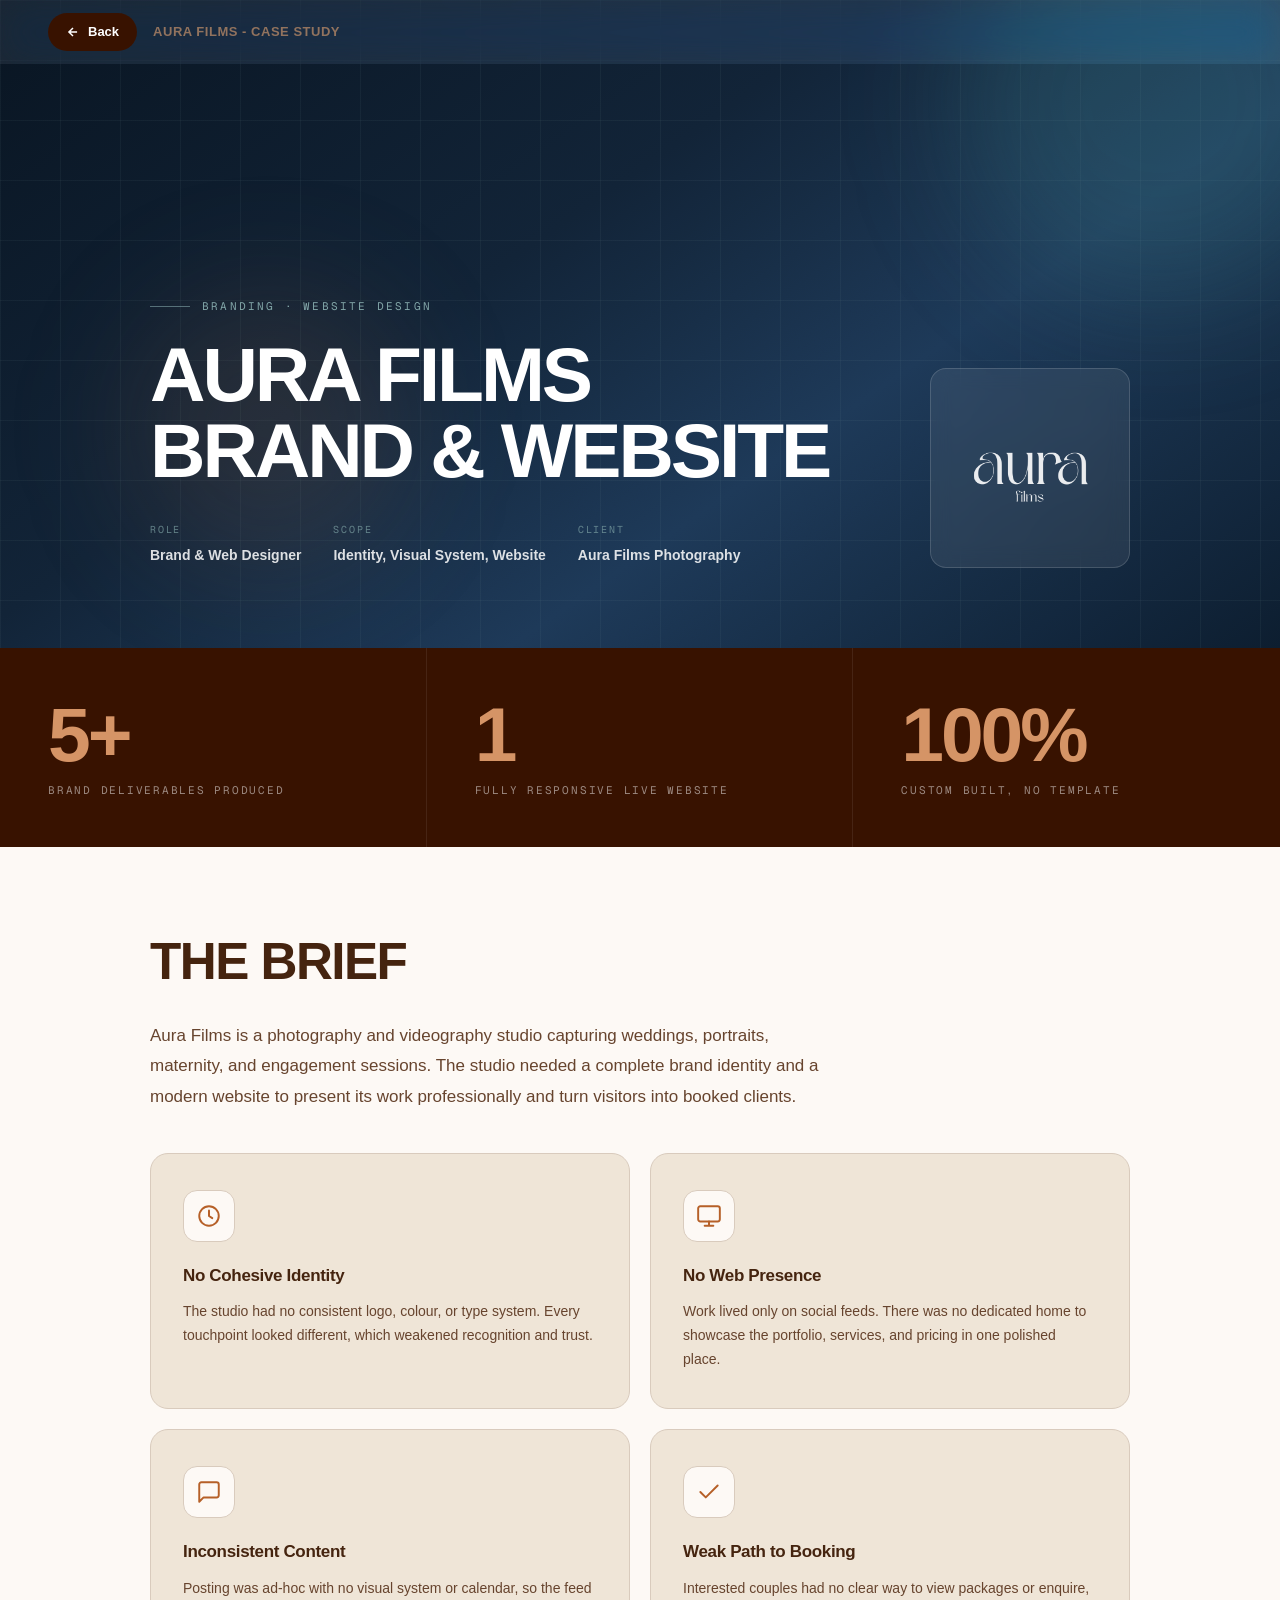
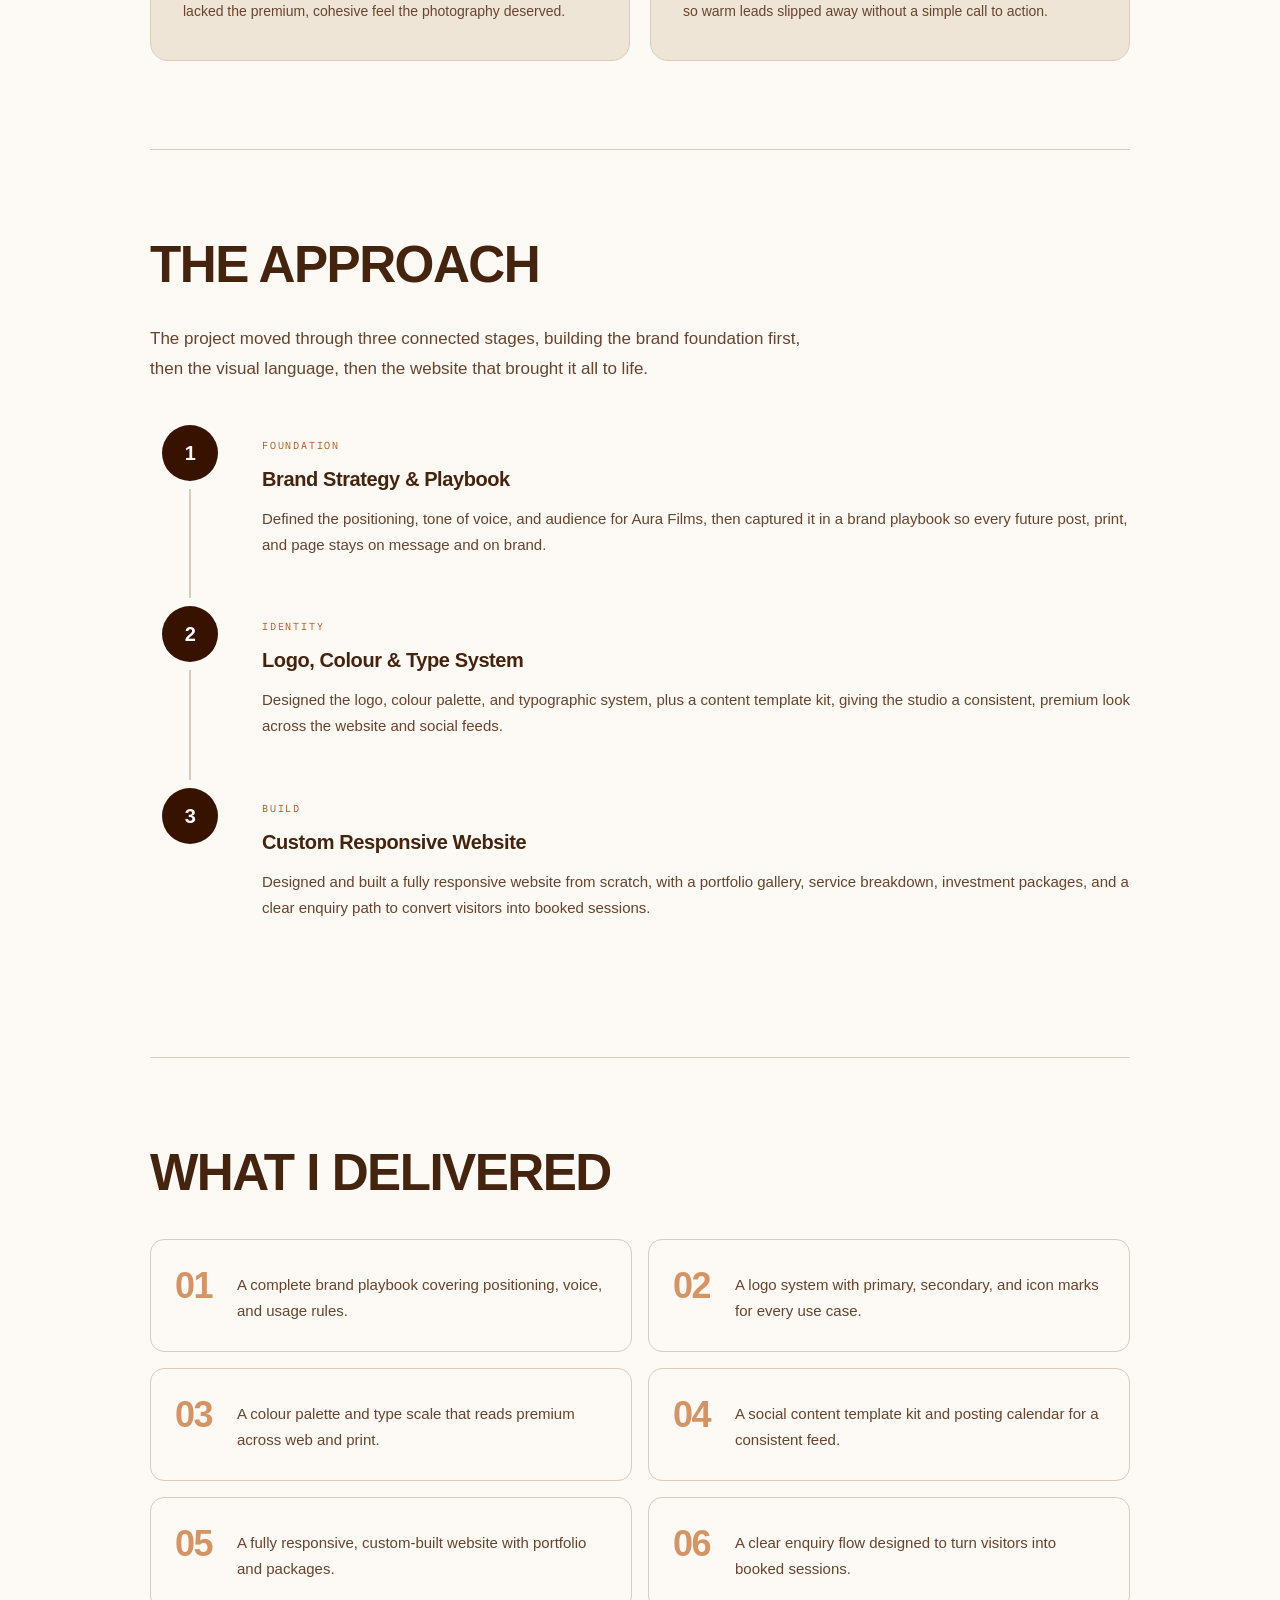
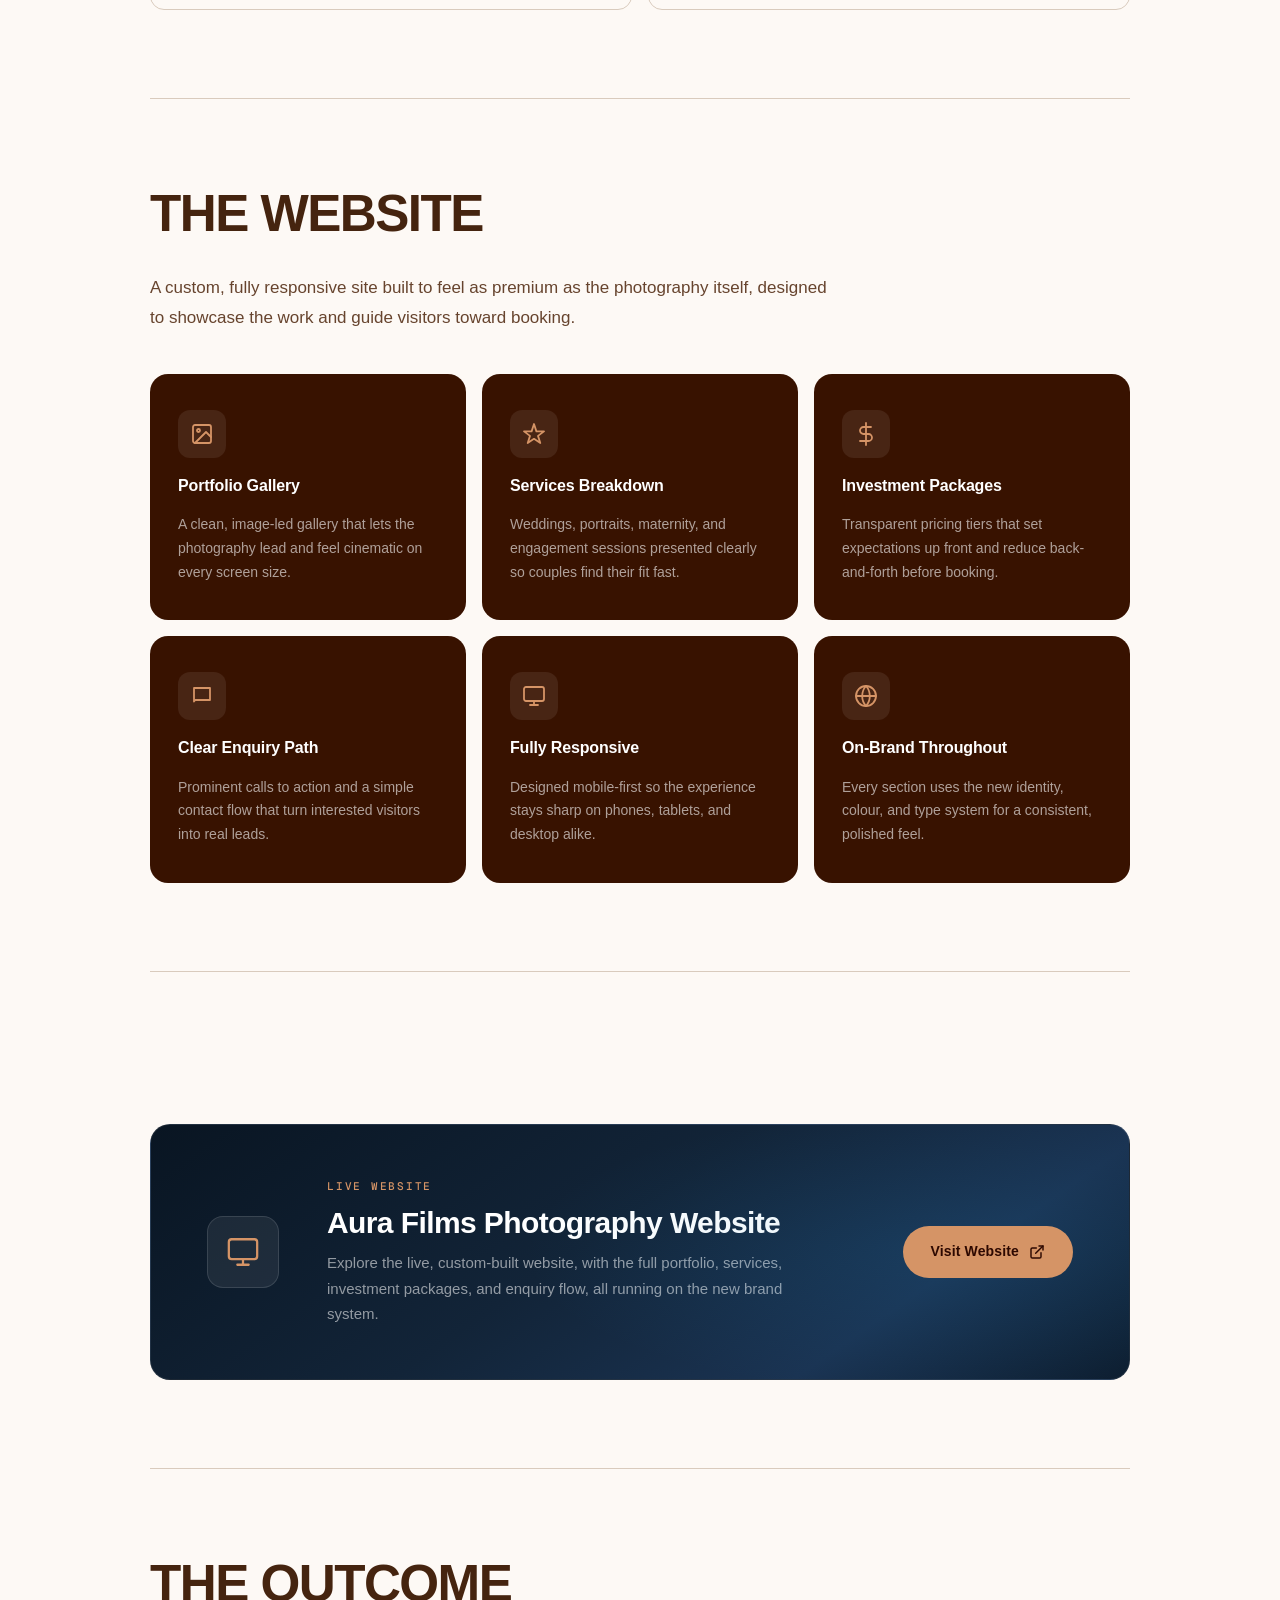
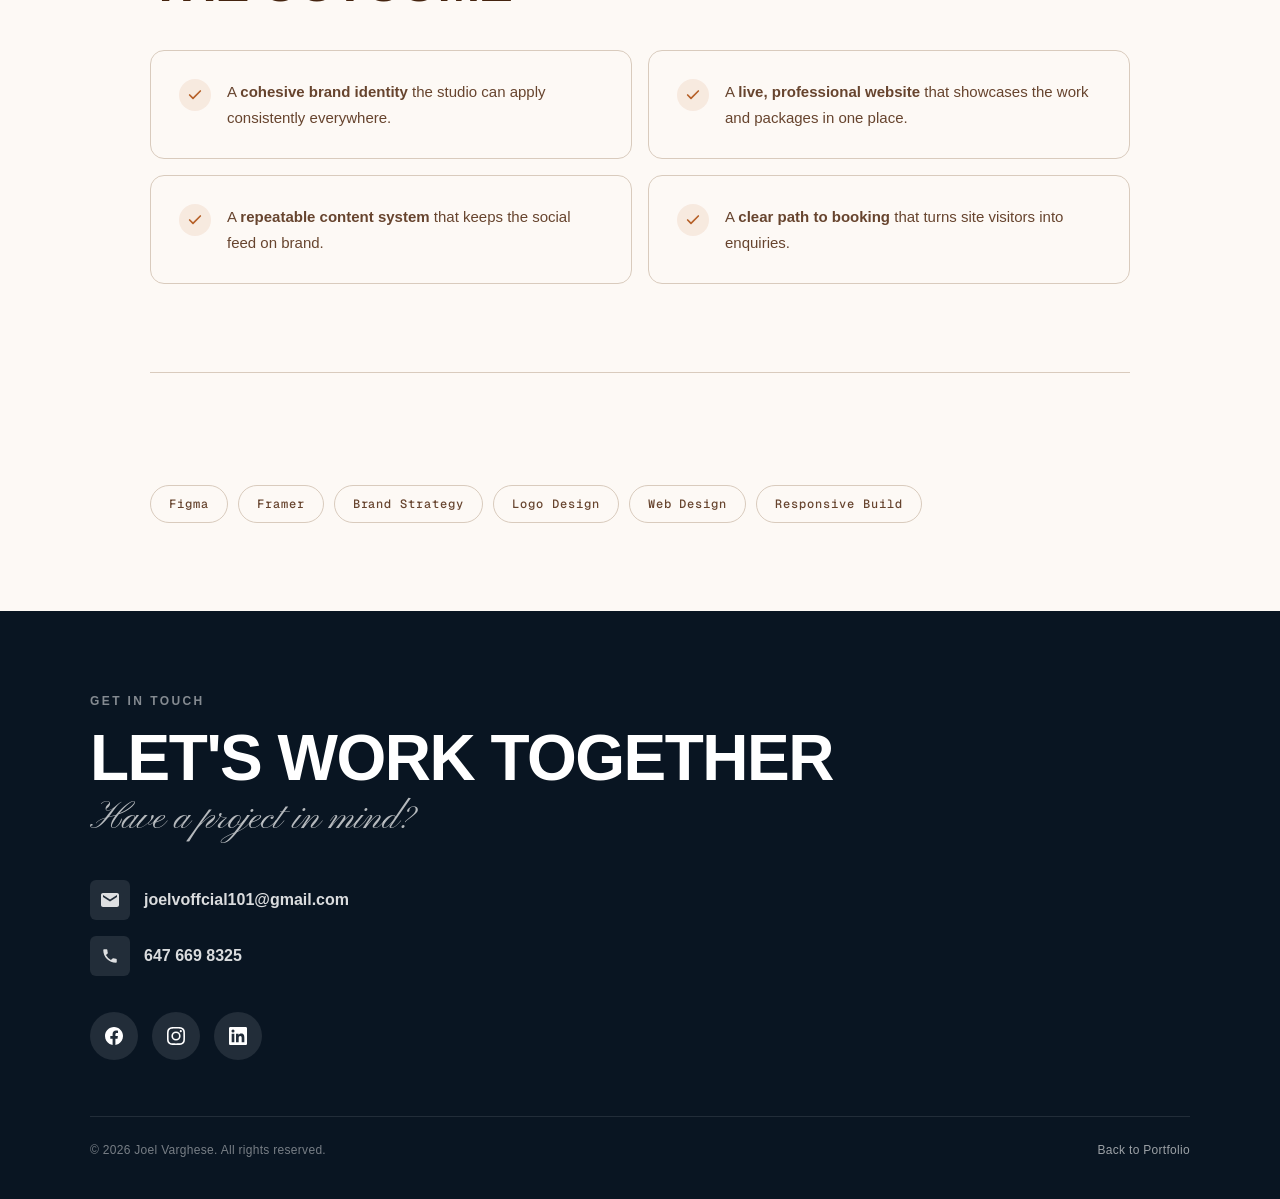
==== aurafilms.html @ 0b3b9852 "Permanent nav contrast; tools as static logo grid (Figma/Framer/Claude Code/Dev Tools, no loop); rem" ====
﻿<!DOCTYPE html>
<html lang="en">
<head>
  <meta charset="UTF-8" />
  <meta name="viewport" content="width=device-width, initial-scale=1.0" />
  <title>Aura Films | Case Study | Joel Varghese</title>
  <link rel="preconnect" href="https://fonts.googleapis.com" />
  <link rel="preconnect" href="https://fonts.gstatic.com" crossorigin />
  <link href="https://fonts.googleapis.com/css2?family=Cabinet+Grotesk:wght@400;500;700;800;900&family=Satoshi:wght@400;500;700&family=Pinyon+Script&family=Geist+Mono:wght@400;500&display=swap" rel="stylesheet" />
  <style>
    *, *::before, *::after { box-sizing: border-box; margin: 0; padding: 0; }
    html { scroll-behavior: smooth; font-size: 100%; }
    :root {
      --bg: #fdf9f5;
      --ink: oklch(30% 0.06 50);
      --ink-soft: oklch(42% 0.06 52);
      --ink-muted: oklch(58% 0.05 55);
      --accent: oklch(58% 0.13 50);
      --accent-soft: oklch(75% 0.085 60);
      --surface: oklch(92.5% 0.022 75);
      --line: oklch(85% 0.025 70);
      --dark: oklch(24% 0.07 48);
      --ease: cubic-bezier(0.23, 1, 0.32, 1);
    }
    body { background: var(--bg); color: var(--ink); font-family: 'Satoshi', sans-serif; line-height: 1.7; -webkit-font-smoothing: antialiased; overflow-x: hidden; }
    a { color: inherit; text-decoration: none; }
    img { display: block; }

    /* ── Reveal ── */
    .reveal { opacity: 0; transform: translateY(28px); transition: opacity 0.9s var(--ease), transform 0.9s var(--ease); }
    .reveal.visible { opacity: 1; transform: none; }
    @media (prefers-reduced-motion: reduce) { .reveal { opacity: 1 !important; transform: none !important; transition: none !important; } }

    /* ── Nav ── */
    .cs-nav {
      position: fixed; top: 0; left: 0; right: 0; z-index: 100;
      display: flex; align-items: center; gap: 16px;
      padding: 0 48px; height: 64px;
      background: oklch(96.5% 0.012 75 / 0.08);
      backdrop-filter: blur(18px) saturate(160%);
      -webkit-backdrop-filter: blur(18px) saturate(160%);
    }
    .cs-back {
      display: inline-flex; align-items: center; gap: 8px;
      padding: 8px 18px; border-radius: 40px;
      background: var(--dark); color: #fff;
      font-family: 'Cabinet Grotesk', sans-serif; font-weight: 700; font-size: 13px;
      transition: transform 0.25s var(--ease), box-shadow 0.25s var(--ease);
    }
    .cs-back:hover { transform: translateY(-2px); box-shadow: 0 8px 24px oklch(20% 0.08 50 / 0.22); }
    .cs-nav-title {
      font-family: 'Cabinet Grotesk', sans-serif; font-weight: 700; font-size: 13px;
      color: var(--ink-muted); letter-spacing: 0.04em; text-transform: uppercase;
    }

    /* ── Hero ── */
    .cs-hero {
      position: relative; overflow: hidden;
      min-height: 72vh; display: flex; align-items: flex-end;
      padding: 0 0 80px;
    }
    .cs-hero-bg {
      position: absolute; inset: 0;
      background: linear-gradient(145deg, #091522 0%, #122438 40%, #1e3a5a 65%, #0d1e30 100%);
      animation: heroBgDrift 18s ease-in-out infinite alternate;
    }
    /* Kingston blue accent for all section elements */
    .cs-section-eyebrow { color: #c89456; }
    .cs-section-eyebrow { display: none !important; }
    .cs-section-eyebrow::after { background: #c89456; }
    .cs-phase-num { background: #122438; }
    .cs-phase-tag { color: #c89456; }
    .cs-finding-num { color: #6baed6; }
    .cs-feature { background: #0d1e30; }
    .cs-feature-icon svg { stroke: #6baed6; }
    .cs-outcome-check { background: rgba(74,144,217,0.12); }
    .cs-outcome-check svg { stroke: #c89456; }
    .cs-pill:hover { border-color: #c89456; color: #c89456; }
    .head-underline { background: #c89456; }
    @keyframes heroBgDrift {
      0%   { filter: brightness(1) contrast(1); }
      50%  { filter: brightness(1.08) contrast(1.04); }
      100% { filter: brightness(0.96) contrast(1); }
    }
    .cs-hero-grain {
      position: absolute; inset: 0; pointer-events: none; opacity: 0.06; mix-blend-mode: overlay;
      background-image: url("data:image/svg+xml;utf8,<svg xmlns='http://www.w3.org/2000/svg' width='200' height='200'><filter id='n'><feTurbulence type='fractalNoise' baseFrequency='0.78' numOctaves='2' stitchTiles='stitch'/><feColorMatrix values='0 0 0 0 0  0 0 0 0 0  0 0 0 0 0  0 0 0 0.3 0'/></filter><rect width='100%25' height='100%25' filter='url(%23n)'/></svg>");
      background-size: 200px 200px;
    }
    /* Animated grid pattern */
    .cs-hero-grid {
      position: absolute; inset: 0; pointer-events: none;
      background-image: linear-gradient(oklch(70% 0.04 200 / 0.07) 1px, transparent 1px), linear-gradient(90deg, oklch(70% 0.04 200 / 0.07) 1px, transparent 1px);
      background-size: 60px 60px;
      animation: gridScroll 40s linear infinite;
    }
    @keyframes gridScroll {
      from { transform: translate(0, 0); }
      to   { transform: translate(60px, 60px); }
    }
    /* Floating orbs */
    .cs-orb {
      position: absolute; border-radius: 50%; pointer-events: none;
      background: oklch(65% 0.08 200 / 0.18);
      filter: blur(60px);
      animation: orbFloat 12s ease-in-out infinite alternate;
    }
    .cs-orb-1 { width: 400px; height: 400px; top: -100px; right: -80px; animation-delay: 0s; }
    .cs-orb-2 { width: 280px; height: 280px; bottom: 80px; left: 10%; animation-delay: -4s; background: oklch(60% 0.09 50 / 0.14); }
    @keyframes orbFloat {
      0%   { transform: translate(0, 0) scale(1); }
      100% { transform: translate(30px, -20px) scale(1.12); }
    }
    .cs-hero-inner {
      position: relative; z-index: 2;
      width: 100%; max-width: 1100px; margin: 0 auto;
      padding: 0 60px; padding-top: 120px;
    }
    .cs-hero-eyebrow {
      font-family: 'Geist Mono', monospace; font-size: 11px; letter-spacing: 0.2em;
      text-transform: uppercase; color: oklch(70% 0.04 200);
      margin-bottom: 20px; display: flex; align-items: center; gap: 12px;
      animation: fadeUp 0.8s var(--ease) 0.1s both;
    }
    .cs-hero-eyebrow::before {
      content: ''; display: block; width: 40px; height: 1px;
      background: oklch(70% 0.04 200 / 0.6);
    }
    .cs-hero-h1 {
      font-family: 'Cabinet Grotesk', sans-serif; font-weight: 900;
      font-size: clamp(40px, 6vw, 80px); line-height: 1;
      letter-spacing: -0.04em; color: #fff; text-transform: uppercase;
      margin-bottom: 32px; max-width: 860px;
      animation: fadeUp 0.9s var(--ease) 0.2s both;
    }
    .cs-hero-meta {
      display: flex; flex-wrap: wrap; gap: 32px;
      animation: fadeUp 1s var(--ease) 0.35s both;
    }
    .cs-hero-meta-item dt {
      font-family: 'Geist Mono', monospace; font-size: 10px; letter-spacing: 0.18em;
      text-transform: uppercase; color: oklch(70% 0.04 200 / 0.7); margin-bottom: 6px;
    }
    .cs-hero-meta-item dd {
      font-family: 'Satoshi', sans-serif; font-weight: 600; font-size: 14px;
      color: rgba(255,255,255,0.85); max-width: 240px;
    }
    @keyframes fadeUp {
      from { opacity: 0; transform: translateY(24px); filter: blur(6px); }
      to   { opacity: 1; transform: none; filter: blur(0); }
    }

    /* ── Metrics strip ── */
    .cs-metrics {
      display: grid; grid-template-columns: repeat(3, 1fr);
      background: var(--dark); color: #fff;
    }
    .cs-metric {
      padding: 48px 48px; border-right: 1px solid rgba(255,255,255,0.08);
      display: flex; flex-direction: column; gap: 8px;
    }
    .cs-metric:last-child { border-right: none; }
    .cs-metric-val {
      font-family: 'Cabinet Grotesk', sans-serif; font-weight: 900;
      font-size: clamp(52px, 6vw, 80px); line-height: 1; letter-spacing: -0.04em;
      color: oklch(72% 0.10 55);
    }
    .cs-metric-label {
      font-family: 'Geist Mono', monospace; font-size: 11px; letter-spacing: 0.16em;
      text-transform: uppercase; color: rgba(255,255,255,0.5);
    }

    /* ── Body ── */
    .cs-body { max-width: 1100px; margin: 0 auto; padding: 0 60px; }
    .cs-section { padding: 88px 0; border-bottom: 1px solid var(--line); }
    .cs-section:last-child { border-bottom: none; }
    .cs-section-eyebrow {
      font-family: 'Geist Mono', monospace; font-size: 11px; letter-spacing: 0.2em;
      text-transform: uppercase; color: var(--accent); margin-bottom: 16px;
      display: flex; align-items: center; gap: 10px;
    }
    .cs-section-eyebrow::after {
      content: ''; flex: 1; height: 1px; background: var(--accent-soft); opacity: 0.3; max-width: 80px;
    }
    .cs-h2 {
      font-family: 'Cabinet Grotesk', sans-serif; font-weight: 900;
      font-size: clamp(32px, 4vw, 52px); line-height: 1.04; letter-spacing: -0.03em;
      color: var(--ink); text-transform: uppercase; margin-bottom: 32px;
    }
    .cs-p {
      font-family: 'Satoshi', sans-serif; font-size: 17px; line-height: 1.8;
      color: var(--ink-soft); margin-bottom: 18px; max-width: 72ch;
    }

    /* ── Problem visual ── */
    .cs-problem-grid {
      display: grid; grid-template-columns: 1fr 1fr; gap: 20px; margin-top: 40px;
    }
    .cs-problem-card {
      background: var(--surface); border-radius: 18px; padding: 36px 32px;
      border: 1px solid var(--line); position: relative; overflow: hidden;
      transition: transform 0.45s var(--ease), border-color 0.45s var(--ease);
    }
    .cs-problem-card:hover { transform: translateY(-5px); border-color: var(--accent-soft); }
    .cs-problem-card-icon {
      width: 52px; height: 52px; border-radius: 14px;
      background: var(--bg); border: 1px solid var(--line);
      display: flex; align-items: center; justify-content: center; margin-bottom: 20px;
    }
    .cs-problem-card-icon svg { width: 26px; height: 26px; stroke: var(--accent); fill: none; stroke-width: 1.8; stroke-linecap: round; stroke-linejoin: round; }
    .cs-problem-card h4 {
      font-family: 'Cabinet Grotesk', sans-serif; font-weight: 800; font-size: 17px;
      letter-spacing: -0.02em; color: var(--ink); margin-bottom: 10px;
    }
    .cs-problem-card p {
      font-family: 'Satoshi', sans-serif; font-size: 14px; line-height: 1.7;
      color: var(--ink-soft); margin: 0;
    }

    /* ── Research phases ── */
    .cs-phases { display: flex; flex-direction: column; gap: 0; margin-top: 40px; }
    .cs-phase {
      display: grid; grid-template-columns: 80px 1fr;
      gap: 0 32px; position: relative; padding-bottom: 0;
    }
    .cs-phase-left {
      display: flex; flex-direction: column; align-items: center; gap: 0;
    }
    .cs-phase-num {
      width: 56px; height: 56px; border-radius: 50%;
      background: var(--dark); color: #fff;
      font-family: 'Cabinet Grotesk', sans-serif; font-weight: 900; font-size: 20px;
      display: flex; align-items: center; justify-content: center; flex-shrink: 0;
      letter-spacing: -0.02em; position: relative; z-index: 1;
    }
    .cs-phase-line {
      width: 2px; background: var(--line); flex: 1; min-height: 32px;
      margin: 8px 0;
    }
    .cs-phase:last-child .cs-phase-line { display: none; }
    .cs-phase-content {
      padding: 12px 0 48px;
    }
    .cs-phase-tag {
      font-family: 'Geist Mono', monospace; font-size: 10px; letter-spacing: 0.18em;
      text-transform: uppercase; color: var(--accent); margin-bottom: 8px;
    }
    .cs-phase-title {
      font-family: 'Cabinet Grotesk', sans-serif; font-weight: 800; font-size: 20px;
      letter-spacing: -0.02em; color: var(--ink); margin-bottom: 10px;
    }
    .cs-phase-desc {
      font-family: 'Satoshi', sans-serif; font-size: 15px; line-height: 1.75;
      color: var(--ink-soft);
    }

    /* ── Findings grid ── */
    .cs-findings-grid {
      display: grid; grid-template-columns: repeat(2, 1fr); gap: 16px; margin-top: 40px;
    }
    .cs-finding {
      background: var(--bg); border: 1.5px solid var(--line);
      border-radius: 14px; padding: 28px 24px;
      display: flex; gap: 18px; align-items: flex-start;
      transition: border-color 0.3s var(--ease), background 0.3s var(--ease);
    }
    .cs-finding:hover { border-color: var(--accent-soft); background: var(--surface); }
    .cs-finding-num {
      font-family: 'Cabinet Grotesk', sans-serif; font-weight: 900;
      font-size: 36px; line-height: 1; letter-spacing: -0.04em;
      color: oklch(72% 0.10 55); flex-shrink: 0; width: 44px;
    }
    .cs-finding-text {
      font-family: 'Satoshi', sans-serif; font-size: 15px; line-height: 1.7;
      color: var(--ink-soft); padding-top: 4px;
    }

    /* ── Solution features ── */
    .cs-features { display: grid; grid-template-columns: repeat(3, 1fr); gap: 16px; margin-top: 40px; }
    .cs-feature {
      background: var(--dark); color: #fff; border-radius: 18px; padding: 36px 28px;
      display: flex; flex-direction: column; gap: 14px;
      transition: transform 0.4s var(--ease);
    }
    .cs-feature:hover { transform: translateY(-6px); }
    .cs-feature-icon {
      width: 48px; height: 48px; border-radius: 12px;
      background: rgba(255,255,255,0.08);
      display: flex; align-items: center; justify-content: center;
    }
    .cs-feature-icon svg { width: 24px; height: 24px; stroke: oklch(72% 0.10 55); fill: none; stroke-width: 1.8; stroke-linecap: round; stroke-linejoin: round; }
    .cs-feature h4 {
      font-family: 'Cabinet Grotesk', sans-serif; font-weight: 800; font-size: 16px;
      letter-spacing: -0.01em; color: #fff;
    }
    .cs-feature p {
      font-family: 'Satoshi', sans-serif; font-size: 14px; line-height: 1.7;
      color: rgba(255,255,255,0.6); margin: 0;
    }

    /* ── Live prototype card ── */
    .cs-prototype-card {
      margin-top: 64px; border-radius: 20px; overflow: hidden;
      background: linear-gradient(145deg, #091522 0%, #122438 45%, #1a3352 75%, #0d1e30 100%);
      border: 1px solid rgba(255,255,255,0.08);
      display: flex; align-items: center; gap: 48px; padding: 52px 56px;
      position: relative;
    }
    .cs-prototype-card::before {
      content: ''; position: absolute; inset: 0;
      background: radial-gradient(ellipse 60% 80% at 80% 50%, oklch(60% 0.13 240 / 0.12) 0%, transparent 70%);
      pointer-events: none;
    }
    .cs-prototype-icon {
      flex-shrink: 0; width: 72px; height: 72px; border-radius: 16px;
      background: rgba(255,255,255,0.07); border: 1px solid rgba(255,255,255,0.12);
      display: flex; align-items: center; justify-content: center;
    }
    .cs-prototype-icon svg { width: 34px; height: 34px; stroke: oklch(72% 0.10 55); fill: none; stroke-width: 1.6; stroke-linecap: round; stroke-linejoin: round; }
    .cs-prototype-content { flex: 1; }
    .cs-prototype-eyebrow {
      font-family: 'Geist Mono', monospace; font-size: 11px; font-weight: 500;
      letter-spacing: 0.16em; text-transform: uppercase;
      color: oklch(72% 0.10 55); margin-bottom: 10px;
    }
    .cs-prototype-title {
      font-family: 'Cabinet Grotesk', sans-serif; font-weight: 900;
      font-size: clamp(22px, 2.5vw, 30px); letter-spacing: -0.02em; line-height: 1.15;
      color: #fff; margin-bottom: 10px;
    }
    .cs-prototype-desc {
      font-family: 'Satoshi', sans-serif; font-size: 15px; line-height: 1.7;
      color: rgba(255,255,255,0.55); max-width: 480px;
    }
    .cs-prototype-cta {
      flex-shrink: 0; display: inline-flex; align-items: center; gap: 10px;
      padding: 14px 28px; border-radius: 40px;
      background: oklch(72% 0.10 55); color: oklch(20% 0.07 50);
      font-family: 'Cabinet Grotesk', sans-serif; font-weight: 800; font-size: 14px;
      letter-spacing: 0.01em; text-decoration: none;
      transition: transform 0.25s cubic-bezier(0.23,1,0.32,1), box-shadow 0.25s cubic-bezier(0.23,1,0.32,1), background 0.2s;
      white-space: nowrap; position: relative; z-index: 1;
    }
    .cs-prototype-cta:hover {
      transform: translateY(-3px);
      box-shadow: 0 12px 32px oklch(60% 0.12 55 / 0.35);
      background: oklch(78% 0.10 55);
    }
    .cs-prototype-cta svg { width: 16px; height: 16px; stroke: currentColor; fill: none; stroke-width: 2.2; stroke-linecap: round; stroke-linejoin: round; }
    @media (max-width: 768px) {
      .cs-prototype-card { flex-direction: column; align-items: flex-start; padding: 36px 28px; gap: 28px; }
    }

    /* ── Outcomes ── */
    .cs-outcomes { display: grid; grid-template-columns: repeat(2, 1fr); gap: 16px; margin-top: 40px; }
    .cs-outcome {
      padding: 28px; border-radius: 14px;
      border: 1.5px solid var(--line); background: var(--bg);
      display: flex; align-items: flex-start; gap: 16px;
    }
    .cs-outcome-check {
      width: 32px; height: 32px; border-radius: 50%;
      background: oklch(72% 0.10 55 / 0.15); flex-shrink: 0;
      display: flex; align-items: center; justify-content: center;
    }
    .cs-outcome-check svg { width: 16px; height: 16px; stroke: oklch(58% 0.13 50); fill: none; stroke-width: 2.5; stroke-linecap: round; stroke-linejoin: round; }
    .cs-outcome-text {
      font-family: 'Satoshi', sans-serif; font-size: 15px; line-height: 1.7;
      color: var(--ink-soft);
    }

    /* ── Tools ── */
    .cs-pills { display: flex; flex-wrap: wrap; gap: 10px; margin-top: 24px; }
    .cs-pill {
      font-family: 'Geist Mono', monospace; font-weight: 500; font-size: 12px;
      letter-spacing: 0.08em; padding: 8px 18px; border-radius: 40px;
      border: 1.5px solid var(--line); color: var(--ink-soft);
      transition: border-color 0.25s var(--ease), color 0.25s var(--ease);
    }
    .cs-pill:hover { border-color: var(--accent-soft); color: var(--accent); }

    /* ── Scroll top + footer (same as before) ── */
    .scroll-top-btn { position: fixed; bottom: 28px; right: 28px; z-index: 200; width: 48px; height: 48px; border-radius: 50%; background: var(--dark); border: none; cursor: pointer; display: flex; align-items: center; justify-content: center; box-shadow: 0 4px 20px oklch(20% 0.08 50 / 0.22); color: #fff; opacity: 0; pointer-events: none; transition: opacity 0.3s var(--ease), transform 0.2s var(--ease); }
    .scroll-top-btn.show { opacity: 1; pointer-events: auto; }
    .scroll-top-btn:hover { transform: translateY(-3px); }
    .dw-footer { background: #091522; color: #fff; padding: 80px 40px 40px; margin-top: 0; }
    .dw-footer-inner { max-width: 1100px; margin: 0 auto; }
    .dw-footer-eyebrow { font-family: 'Cabinet Grotesk', sans-serif; font-weight: 600; font-size: 12px; letter-spacing: 2.4px; text-transform: uppercase; color: rgba(255,255,255,0.5); margin-bottom: 14px; }
    .dw-footer-h { font-family: 'Cabinet Grotesk', sans-serif; font-weight: 900; font-size: clamp(40px, 5vw, 64px); line-height: 1; letter-spacing: -1.5px; text-transform: uppercase; margin-bottom: 8px; color: #fff; }
    .dw-footer-tag { font-family: 'Pinyon Script', cursive; font-size: clamp(28px, 3vw, 40px); color: rgba(255,255,255,0.7); line-height: 1.1; margin-bottom: 40px; }
    .dw-contact-rows { display: flex; flex-direction: column; gap: 16px; margin-bottom: 36px; }
    .dw-contact-row { display: inline-flex; align-items: center; gap: 14px; font-family: 'Satoshi', sans-serif; font-weight: 600; font-size: 16px; color: rgba(255,255,255,0.85); cursor: pointer; transition: color 0.2s; user-select: none; -webkit-user-select: none; width: max-content; }
    .dw-contact-row:hover { color: #fff; }
    .dw-contact-row .icon-pill { width: 40px; height: 40px; border-radius: 6px; background: rgba(255,255,255,0.1); display: inline-flex; align-items: center; justify-content: center; flex-shrink: 0; }
    .dw-socials { display: flex; gap: 14px; margin-bottom: 56px; }
    .dw-social { width: 48px; height: 48px; border-radius: 50%; background: rgba(255,255,255,0.1); color: #fff; display: inline-flex; align-items: center; justify-content: center; text-decoration: none; transition: background 0.2s, transform 0.2s; }
    .dw-social:hover { transform: translateY(-3px); }
    .dw-social.fb:hover { background: #1877F2; }
    .dw-social.ig:hover { background: #E4405F; }
    .dw-social.li:hover { background: #0A66C2; }
    .dw-footer-bottom { border-top: 1px solid rgba(255,255,255,0.1); padding-top: 24px; font-family: 'Satoshi', sans-serif; font-size: 12px; color: rgba(255,255,255,0.45); letter-spacing: 0.3px; display: flex; justify-content: space-between; flex-wrap: wrap; gap: 12px; line-height: 1.5; }
    .dw-footer-bottom a { color: rgba(255,255,255,0.6); text-decoration: none; transition: color 0.2s; }
    .dw-footer-bottom a:hover { color: #fff; }
    .dw-copy-toast { position: fixed; bottom: 90px; right: 24px; background: #fff; color: #1a1a1a; padding: 12px 22px; border-radius: 30px; font-family: 'Satoshi', sans-serif; font-size: 13px; font-weight: 600; z-index: 1100; opacity: 0; transition: opacity 0.3s; pointer-events: none; box-shadow: 0 8px 30px rgba(0,0,0,0.3); }
    .dw-copy-toast.show { opacity: 1; }

    @media (max-width: 768px) {
      .cs-nav { padding: 0 20px; }
      .cs-hero-inner { padding: 0 20px; padding-top: 100px; }
      .cs-body { padding: 0 20px; }
      .cs-metrics { grid-template-columns: 1fr; }
      .cs-metric { border-right: none; border-bottom: 1px solid rgba(255,255,255,0.08); padding: 32px 20px; }
      .cs-problem-grid, .cs-findings-grid, .cs-outcomes { grid-template-columns: 1fr; }
      .cs-features { grid-template-columns: 1fr; }
      .dw-footer { padding: 56px 20px 28px; }
      .dw-footer-inner { text-align: center; }
      .dw-contact-rows { align-items: center; }
      .dw-contact-row { width: auto !important; }
      .dw-socials { justify-content: center; }
      .dw-footer-bottom { justify-content: center; text-align: center; }
    }
  </style>
  <link rel="icon" type="image/png" href="favicon.png" />
  <link rel="icon" href="favicon.ico" sizes="any" />
  <link rel="apple-touch-icon" href="apple-touch-icon.png" />
</head>
<body>

  <!-- Nav -->
  <nav class="cs-nav">
    <a href="index.html" class="cs-back">
      <svg width="14" height="14" viewBox="0 0 24 24" fill="none" stroke="currentColor" stroke-width="2.5"><path d="M19 12H5M12 19l-7-7 7-7"/></svg>
      Back
    </a>
    <span class="cs-nav-title">Aura Films - Case Study</span>
  </nav>

  <!-- Hero -->
  <header class="cs-hero">
    <div class="cs-hero-bg"></div>
    <div class="cs-hero-grain"></div>
    <div class="cs-hero-grid"></div>
    <div class="cs-orb cs-orb-1"></div>
    <div class="cs-orb cs-orb-2"></div>
    <div class="cs-hero-inner" style="display: flex; align-items: flex-end; justify-content: space-between; gap: 48px; flex-wrap: wrap;">
      <div>
        <p class="cs-hero-eyebrow">Branding · Website Design</p>
        <h1 class="cs-hero-h1">Aura Films<br />Brand &amp; Website</h1>
        <dl class="cs-hero-meta">
          <div class="cs-hero-meta-item"><dt>Role</dt><dd>Brand &amp; Web Designer</dd></div>
          <div class="cs-hero-meta-item"><dt>Scope</dt><dd>Identity, Visual System, Website</dd></div>
          <div class="cs-hero-meta-item"><dt>Client</dt><dd>Aura Films Photography</dd></div>
        </dl>
      </div>
      <div style="flex-shrink:0; width:200px; height:200px; border-radius:16px; background:rgba(255,255,255,0.08); backdrop-filter:blur(10px); border:1px solid rgba(255,255,255,0.15); display:flex; align-items:center; justify-content:center; transition:transform 0.5s ease, box-shadow 0.5s ease;"
        onmouseover="this.style.transform='translateY(-8px) scale(1.03)';this.style.boxShadow='0 24px 60px rgba(0,0,0,0.4)'"
        onmouseout="this.style.transform='';this.style.boxShadow=''">
        <img src="assets/projects/aura-films-logo.png" alt="Aura Films" style="max-width:75%; max-height:75%; object-fit:contain; filter:brightness(0) invert(1); opacity:0.9;">
      </div>
    </div>
  </header>

  <!-- Metrics Strip -->
  <div class="cs-metrics">
    <div class="cs-metric reveal">
      <span class="cs-metric-val">5+</span>
      <span class="cs-metric-label">Brand deliverables produced</span>
    </div>
    <div class="cs-metric reveal">
      <span class="cs-metric-val">1</span>
      <span class="cs-metric-label">Fully responsive live website</span>
    </div>
    <div class="cs-metric reveal">
      <span class="cs-metric-val">100%</span>
      <span class="cs-metric-label">Custom built, no template</span>
    </div>
  </div>

  <main class="cs-body">

    <!-- Overview -->
    <section class="cs-section">
      <h2 class="cs-h2 reveal">The Brief</h2>
      <p class="cs-p reveal">Aura Films is a photography and videography studio capturing weddings, portraits, maternity, and engagement sessions. The studio needed a complete brand identity and a modern website to present its work professionally and turn visitors into booked clients.</p>

      <div class="cs-problem-grid">
        <div class="cs-problem-card reveal">
          <div class="cs-problem-card-icon">
            <svg viewBox="0 0 24 24"><circle cx="12" cy="12" r="9"/><path d="M12 7v5l3 2"/></svg>
          </div>
          <h4>No Cohesive Identity</h4>
          <p>The studio had no consistent logo, colour, or type system. Every touchpoint looked different, which weakened recognition and trust.</p>
        </div>
        <div class="cs-problem-card reveal">
          <div class="cs-problem-card-icon">
            <svg viewBox="0 0 24 24"><rect x="2" y="3" width="20" height="14" rx="2"/><path d="M8 21h8M12 17v4"/></svg>
          </div>
          <h4>No Web Presence</h4>
          <p>Work lived only on social feeds. There was no dedicated home to showcase the portfolio, services, and pricing in one polished place.</p>
        </div>
        <div class="cs-problem-card reveal">
          <div class="cs-problem-card-icon">
            <svg viewBox="0 0 24 24"><path d="M21 15a2 2 0 01-2 2H7l-4 4V5a2 2 0 012-2h14a2 2 0 012 2z"/></svg>
          </div>
          <h4>Inconsistent Content</h4>
          <p>Posting was ad-hoc with no visual system or calendar, so the feed lacked the premium, cohesive feel the photography deserved.</p>
        </div>
        <div class="cs-problem-card reveal">
          <div class="cs-problem-card-icon">
            <svg viewBox="0 0 24 24"><path d="M20 6L9 17l-5-5"/></svg>
          </div>
          <h4>Weak Path to Booking</h4>
          <p>Interested couples had no clear way to view packages or enquire, so warm leads slipped away without a simple call to action.</p>
        </div>
      </div>
    </section>

    <!-- Research Methodology -->
    <section class="cs-section">
      <h2 class="cs-h2 reveal">The Approach</h2>
      <p class="cs-p reveal">The project moved through three connected stages, building the brand foundation first, then the visual language, then the website that brought it all to life.</p>

      <div class="cs-phases">
        <div class="cs-phase reveal">
          <div class="cs-phase-left">
            <div class="cs-phase-num">1</div>
            <div class="cs-phase-line"></div>
          </div>
          <div class="cs-phase-content">
            <p class="cs-phase-tag">Foundation</p>
            <h3 class="cs-phase-title">Brand Strategy &amp; Playbook</h3>
            <p class="cs-phase-desc">Defined the positioning, tone of voice, and audience for Aura Films, then captured it in a brand playbook so every future post, print, and page stays on message and on brand.</p>
          </div>
        </div>
        <div class="cs-phase reveal">
          <div class="cs-phase-left">
            <div class="cs-phase-num">2</div>
            <div class="cs-phase-line"></div>
          </div>
          <div class="cs-phase-content">
            <p class="cs-phase-tag">Identity</p>
            <h3 class="cs-phase-title">Logo, Colour &amp; Type System</h3>
            <p class="cs-phase-desc">Designed the logo, colour palette, and typographic system, plus a content template kit, giving the studio a consistent, premium look across the website and social feeds.</p>
          </div>
        </div>
        <div class="cs-phase reveal">
          <div class="cs-phase-left">
            <div class="cs-phase-num">3</div>
            <div class="cs-phase-line"></div>
          </div>
          <div class="cs-phase-content">
            <p class="cs-phase-tag">Build</p>
            <h3 class="cs-phase-title">Custom Responsive Website</h3>
            <p class="cs-phase-desc">Designed and built a fully responsive website from scratch, with a portfolio gallery, service breakdown, investment packages, and a clear enquiry path to convert visitors into booked sessions.</p>
          </div>
        </div>
      </div>
    </section>

    <!-- Key Findings -->
    <section class="cs-section">
      <h2 class="cs-h2 reveal">What I Delivered</h2>

      <div class="cs-findings-grid">
        <div class="cs-finding reveal">
          <span class="cs-finding-num">01</span>
          <p class="cs-finding-text">A complete brand playbook covering positioning, voice, and usage rules.</p>
        </div>
        <div class="cs-finding reveal">
          <span class="cs-finding-num">02</span>
          <p class="cs-finding-text">A logo system with primary, secondary, and icon marks for every use case.</p>
        </div>
        <div class="cs-finding reveal">
          <span class="cs-finding-num">03</span>
          <p class="cs-finding-text">A colour palette and type scale that reads premium across web and print.</p>
        </div>
        <div class="cs-finding reveal">
          <span class="cs-finding-num">04</span>
          <p class="cs-finding-text">A social content template kit and posting calendar for a consistent feed.</p>
        </div>
        <div class="cs-finding reveal">
          <span class="cs-finding-num">05</span>
          <p class="cs-finding-text">A fully responsive, custom-built website with portfolio and packages.</p>
        </div>
        <div class="cs-finding reveal">
          <span class="cs-finding-num">06</span>
          <p class="cs-finding-text">A clear enquiry flow designed to turn visitors into booked sessions.</p>
        </div>
      </div>
    </section>

    <!-- Design Solution -->
    <section class="cs-section">
      <h2 class="cs-h2 reveal">The Website</h2>
      <p class="cs-p reveal">A custom, fully responsive site built to feel as premium as the photography itself, designed to showcase the work and guide visitors toward booking.</p>

      <div class="cs-features">
        <div class="cs-feature reveal">
          <div class="cs-feature-icon">
            <svg viewBox="0 0 24 24"><rect x="3" y="3" width="18" height="18" rx="2"/><circle cx="8.5" cy="8.5" r="1.5"/><path d="M21 15l-5-5L5 21"/></svg>
          </div>
          <h4>Portfolio Gallery</h4>
          <p>A clean, image-led gallery that lets the photography lead and feel cinematic on every screen size.</p>
        </div>
        <div class="cs-feature reveal">
          <div class="cs-feature-icon">
            <svg viewBox="0 0 24 24"><path d="M12 2l2.4 7.4H22l-6 4.5 2.3 7.1L12 16.8 5.7 21l2.3-7.1-6-4.5h7.6z"/></svg>
          </div>
          <h4>Services Breakdown</h4>
          <p>Weddings, portraits, maternity, and engagement sessions presented clearly so couples find their fit fast.</p>
        </div>
        <div class="cs-feature reveal">
          <div class="cs-feature-icon">
            <svg viewBox="0 0 24 24"><path d="M12 1v22M17 5H9.5a3.5 3.5 0 000 7h5a3.5 3.5 0 010 7H6"/></svg>
          </div>
          <h4>Investment Packages</h4>
          <p>Transparent pricing tiers that set expectations up front and reduce back-and-forth before booking.</p>
        </div>
        <div class="cs-feature reveal">
          <div class="cs-feature-icon">
            <svg viewBox="0 0 24 24"><path d="M4 4h16v12H5.2L4 17.5z"/></svg>
          </div>
          <h4>Clear Enquiry Path</h4>
          <p>Prominent calls to action and a simple contact flow that turn interested visitors into real leads.</p>
        </div>
        <div class="cs-feature reveal">
          <div class="cs-feature-icon">
            <svg viewBox="0 0 24 24"><rect x="2" y="3" width="20" height="14" rx="2"/><path d="M8 21h8M12 17v4"/></svg>
          </div>
          <h4>Fully Responsive</h4>
          <p>Designed mobile-first so the experience stays sharp on phones, tablets, and desktop alike.</p>
        </div>
        <div class="cs-feature reveal">
          <div class="cs-feature-icon">
            <svg viewBox="0 0 24 24"><circle cx="12" cy="12" r="10"/><path d="M2 12h20M12 2a15 15 0 010 20 15 15 0 010-20z"/></svg>
          </div>
          <h4>On-Brand Throughout</h4>
          <p>Every section uses the new identity, colour, and type system for a consistent, polished feel.</p>
        </div>
      </div>
    </section>

    <!-- Live Prototype -->
    <section class="cs-section">
      <div class="cs-prototype-card reveal">
        <div class="cs-prototype-icon">
          <svg viewBox="0 0 24 24"><rect x="2" y="3" width="20" height="14" rx="2"/><path d="M8 21h8M12 17v4"/></svg>
        </div>
        <div class="cs-prototype-content">
          <p class="cs-prototype-eyebrow">Live Website</p>
          <h3 class="cs-prototype-title">Aura Films Photography Website</h3>
          <p class="cs-prototype-desc">Explore the live, custom-built website, with the full portfolio, services, investment packages, and enquiry flow, all running on the new brand system.</p>
        </div>
        <a href="https://joelvarghese-hack.github.io/aura-films-website/" target="_blank" rel="noopener noreferrer" class="cs-prototype-cta">
          Visit Website
          <svg viewBox="0 0 24 24"><path d="M18 13v6a2 2 0 01-2 2H5a2 2 0 01-2-2V8a2 2 0 012-2h6"/><path d="M15 3h6v6"/><path d="M10 14L21 3"/></svg>
        </a>
      </div>
    </section>

    <!-- Expected Outcomes -->
    <section class="cs-section">
      <h2 class="cs-h2 reveal">The Outcome</h2>

      <div class="cs-outcomes">
        <div class="cs-outcome reveal">
          <div class="cs-outcome-check"><svg viewBox="0 0 24 24"><path d="M20 6L9 17l-5-5"/></svg></div>
          <p class="cs-outcome-text">A <strong>cohesive brand identity</strong> the studio can apply consistently everywhere.</p>
        </div>
        <div class="cs-outcome reveal">
          <div class="cs-outcome-check"><svg viewBox="0 0 24 24"><path d="M20 6L9 17l-5-5"/></svg></div>
          <p class="cs-outcome-text">A <strong>live, professional website</strong> that showcases the work and packages in one place.</p>
        </div>
        <div class="cs-outcome reveal">
          <div class="cs-outcome-check"><svg viewBox="0 0 24 24"><path d="M20 6L9 17l-5-5"/></svg></div>
          <p class="cs-outcome-text">A <strong>repeatable content system</strong> that keeps the social feed on brand.</p>
        </div>
        <div class="cs-outcome reveal">
          <div class="cs-outcome-check"><svg viewBox="0 0 24 24"><path d="M20 6L9 17l-5-5"/></svg></div>
          <p class="cs-outcome-text">A <strong>clear path to booking</strong> that turns site visitors into enquiries.</p>
        </div>
      </div>
    </section>

    <!-- Tools -->
    <section class="cs-section">
      <div class="cs-pills reveal">
        <span class="cs-pill">Figma</span>
        <span class="cs-pill">Framer</span>
        <span class="cs-pill">Brand Strategy</span>
        <span class="cs-pill">Logo Design</span>
        <span class="cs-pill">Web Design</span>
        <span class="cs-pill">Responsive Build</span>
      </div>
    </section>

  </main>

  <footer class="dw-footer">
    <div class="dw-footer-inner">
      <p class="dw-footer-eyebrow">Get In Touch</p>
      <h3 class="dw-footer-h">Let's work together</h3>
      <p class="dw-footer-tag">Have a project in mind?</p>
      <div class="dw-contact-rows">
        <span class="dw-contact-row" data-copy="joelvoffcial101@gmail.com" data-label="Email">
          <span class="icon-pill"><svg width="18" height="14" viewBox="0 0 18 14" fill="currentColor"><path d="M16 0H2C0.9 0 0 .9 0 2v10c0 1.1.9 2 2 2h14c1.1 0 2-.9 2-2V2c0-1.1-.9-2-2-2zm0 4l-7 4.5L2 4V2l7 4.5L16 2v2z"/></svg></span>
          joelvoffcial101@gmail.com
        </span>
        <span class="dw-contact-row" data-copy="647 669 8325" data-label="Phone">
          <span class="icon-pill"><svg width="18" height="18" viewBox="0 0 24 24" fill="currentColor"><path d="M20 15.5c-1.25 0-2.45-.2-3.57-.57a1.02 1.02 0 00-1.02.24l-2.2 2.2a15.05 15.05 0 01-6.59-6.58l2.2-2.21c.27-.27.35-.65.24-1A11.36 11.36 0 018.5 4c0-.55-.45-1-1-1H4c-.55 0-1 .45-1 1 0 9.39 7.61 17 17 17 .55 0 1-.45 1-1v-3.5c0-.55-.45-1-1-1z"/></svg></span>
          647 669 8325
        </span>
      </div>
      <div class="dw-socials">
        <a class="dw-social fb" href="https://www.facebook.com/profile.php?id=100008405078173" target="_blank" rel="noopener noreferrer" aria-label="Facebook"><svg width="18" height="18" viewBox="0 0 24 24" fill="currentColor"><path d="M24 12.07C24 5.41 18.63 0 12 0S0 5.41 0 12.07C0 18.1 4.39 23.1 10.13 24v-8.44H7.08v-3.49h3.05V9.41c0-3.02 1.79-4.69 4.53-4.69 1.31 0 2.69.23 2.69.23v2.97h-1.51c-1.49 0-1.96.93-1.96 1.89v2.27h3.33l-.53 3.49h-2.8V24C19.61 23.1 24 18.1 24 12.07z"/></svg></a>
        <a class="dw-social ig" href="https://www.instagram.com/joelvarghese007/" target="_blank" rel="noopener noreferrer" aria-label="Instagram"><svg width="18" height="18" viewBox="0 0 24 24" fill="currentColor"><path d="M12 2.16c3.2 0 3.58.01 4.85.07 1.17.05 1.8.25 2.23.41.56.22.96.48 1.38.9.42.42.68.82.9 1.38.16.42.36 1.06.41 2.23.06 1.27.07 1.65.07 4.85s-.01 3.58-.07 4.85c-.05 1.17-.25 1.8-.41 2.23-.22.56-.48.96-.9 1.38-.42.42-.82.68-1.38.9-.42.16-1.06.36-2.23.41-1.27.06-1.65.07-4.85.07s-3.58-.01-4.85-.07c-1.17-.05-1.8-.25-2.23-.41a3.71 3.71 0 01-1.38-.9 3.71 3.71 0 01-.9-1.38c-.16-.42-.36-1.06-.41-2.23C2.17 15.58 2.16 15.2 2.16 12s.01-3.58.07-4.85c.05-1.17.25-1.8.41-2.23.22-.56.48-.96.9-1.38.42-.42.82-.68 1.38-.9.42-.16 1.06-.36 2.23-.41C8.42 2.17 8.8 2.16 12 2.16M12 0C8.74 0 8.33.01 7.05.07 5.78.13 4.9.33 4.14.63a5.88 5.88 0 00-2.13 1.38A5.88 5.88 0 00.63 4.14C.33 4.9.13 5.78.07 7.05.01 8.33 0 8.74 0 12s.01 3.67.07 4.95c.06 1.27.26 2.15.56 2.91.31.79.73 1.46 1.38 2.13a5.88 5.88 0 002.13 1.38c.76.3 1.64.5 2.91.56C8.33 23.99 8.74 24 12 24s3.67-.01 4.95-.07c1.27-.06 2.15-.26 2.91-.56a5.88 5.88 0 002.13-1.38 5.88 5.88 0 001.38-2.13c.3-.76.5-1.64.56-2.91.06-1.28.07-1.69.07-4.95s-.01-3.67-.07-4.95c-.06-1.27-.26-2.15-.56-2.91a5.88 5.88 0 00-1.38-2.13A5.88 5.88 0 0019.86.63c-.76-.3-1.64-.5-2.91-.56C15.67.01 15.26 0 12 0zm0 5.84a6.16 6.16 0 100 12.32 6.16 6.16 0 000-12.32zM12 16a4 4 0 110-8 4 4 0 010 8zm6.41-11.85a1.44 1.44 0 100 2.88 1.44 1.44 0 000-2.88z"/></svg></a>
        <a class="dw-social li" href="https://www.linkedin.com/in/joel-varghese-604a51184/" target="_blank" rel="noopener noreferrer" aria-label="LinkedIn"><svg width="18" height="18" viewBox="0 0 24 24" fill="currentColor"><path d="M20.447 20.452h-3.554v-5.569c0-1.328-.027-3.037-1.852-3.037-1.853 0-2.136 1.445-2.136 2.939v5.667H9.351V9h3.414v1.561h.046c.477-.9 1.637-1.85 3.37-1.85 3.601 0 4.267 2.37 4.267 5.455v6.286zM5.337 7.433a2.062 2.062 0 01-2.063-2.065 2.064 2.064 0 112.063 2.065zm1.782 13.019H3.555V9h3.564v11.452zM22.225 0H1.771C.792 0 0 .774 0 1.729v20.542C0 23.227.792 24 1.771 24h20.451C23.2 24 24 23.227 24 22.271V1.729C24 .774 23.2 0 22.222 0h.003z"/></svg></a>
      </div>
      <div class="dw-footer-bottom">
        <p>© 2026 Joel Varghese. All rights reserved.</p>
        <p><a href="index.html">Back to Portfolio</a></p>
      </div>
    </div>
    <div class="dw-copy-toast" id="dw-copy-toast"></div>
  </footer>

  <button class="scroll-top-btn" id="scroll-top-btn" aria-label="Scroll to top">
    <svg width="18" height="18" viewBox="0 0 24 24" fill="none" stroke="currentColor" stroke-width="2.5"><path d="M12 19V5M5 12l7-7 7 7"/></svg>
  </button>

  <script>
    (function(){
      // Scroll reveal
      var reveals = document.querySelectorAll('.reveal');
      var obs = new IntersectionObserver(function(entries){
        entries.forEach(function(e){ if(e.isIntersecting){ e.target.classList.add('visible'); obs.unobserve(e.target); } });
      }, { threshold: 0, rootMargin: '0px 0px -60px 0px' });
      reveals.forEach(function(el){ obs.observe(el); });

      // Count-up
      document.querySelectorAll('[data-count]').forEach(function(el){
        var target = parseInt(el.getAttribute('data-count'));
        var io = new IntersectionObserver(function(entries){
          if(!entries[0].isIntersecting) return;
          io.unobserve(el);
          var start = performance.now();
          var dur = 1200;
          (function step(ts){
            var p = Math.min((ts - start) / dur, 1);
            var v = Math.round(p * p * (3 - 2*p) * target);
            el.textContent = v;
            if(p < 1) requestAnimationFrame(step);
          })(start);
        }, { threshold: 0.5 });
        io.observe(el);
      });

      // Scroll top
      var btn = document.getElementById('scroll-top-btn');
      window.addEventListener('scroll', function(){ btn.classList.toggle('show', window.scrollY > window.innerHeight * 0.5); });
      btn.addEventListener('click', function(){ window.scrollTo({top:0,behavior:'smooth'}); });

      // Copy toast
      var toast = document.getElementById('dw-copy-toast');
      document.querySelectorAll('[data-copy]').forEach(function(el){
        el.addEventListener('click', function(){
          if(!navigator.clipboard) return;
          navigator.clipboard.writeText(el.getAttribute('data-copy')).then(function(){
            toast.textContent = (el.getAttribute('data-label')||'Text') + ' copied!';
            toast.classList.add('show');
            setTimeout(function(){ toast.classList.remove('show'); }, 1800);
          });
        });
      });
    })();
  </script>
<script>
document.addEventListener('contextmenu',function(e){e.preventDefault();});
document.addEventListener('dragstart',function(e){if(e.target&&(e.target.tagName==='IMG'||e.target.tagName==='VIDEO'))e.preventDefault();});
document.addEventListener('keydown',function(e){var k=(e.key||'').toLowerCase();if((e.ctrlKey||e.metaKey)&&['s','u','p'].indexOf(k)!==-1)e.preventDefault();});
</script>
</body>
</html>
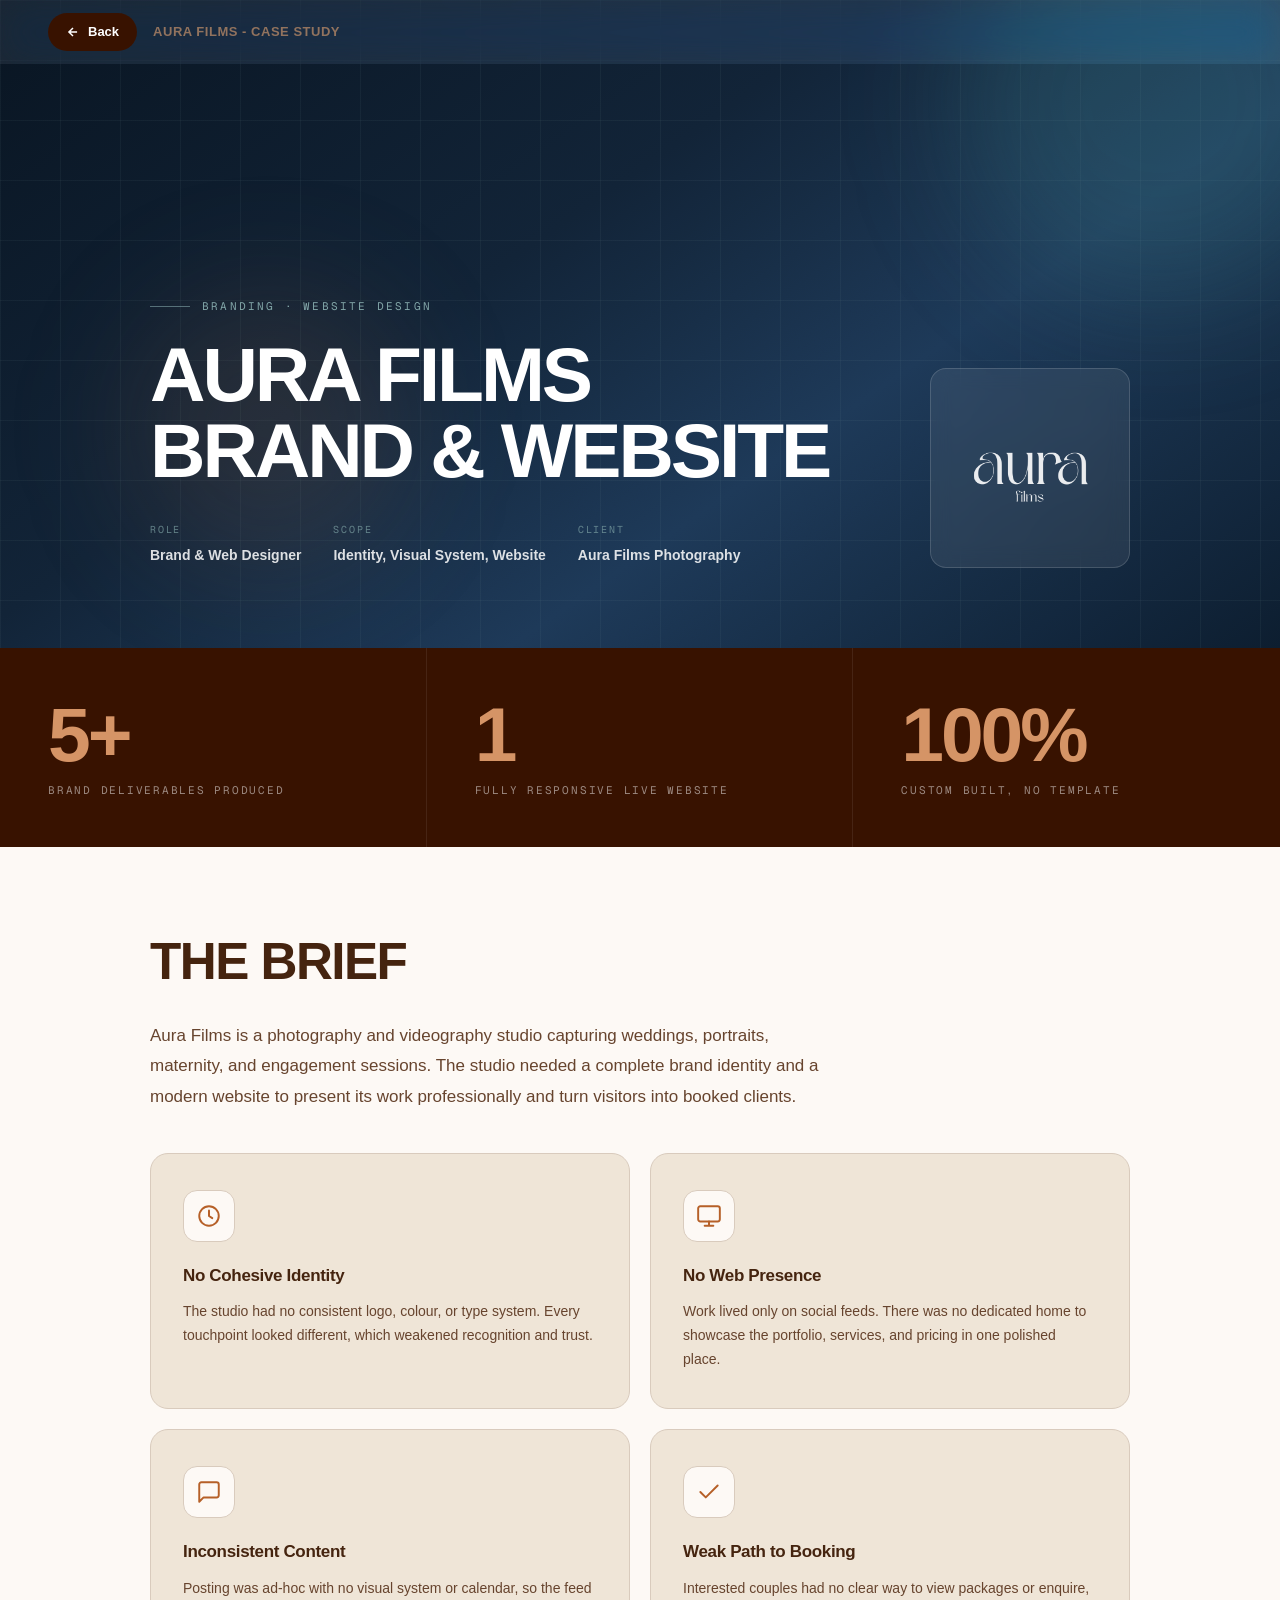
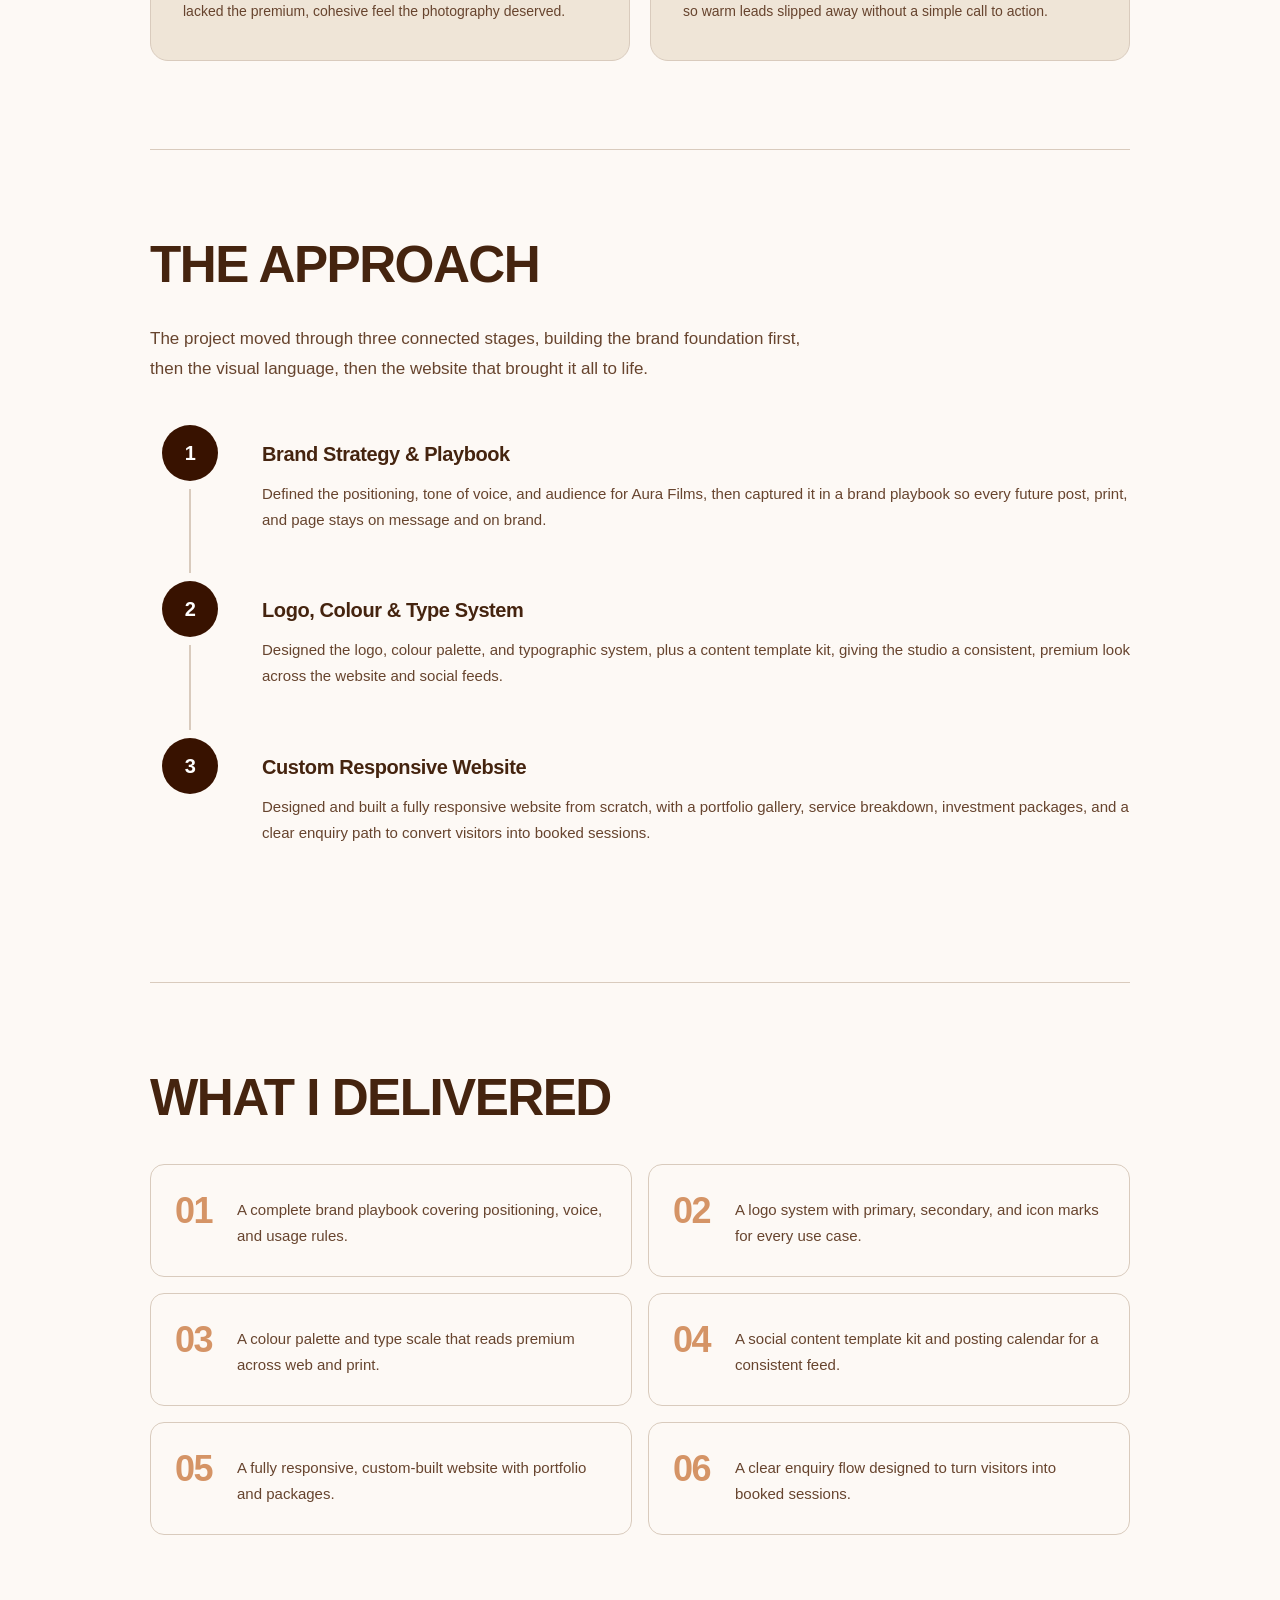
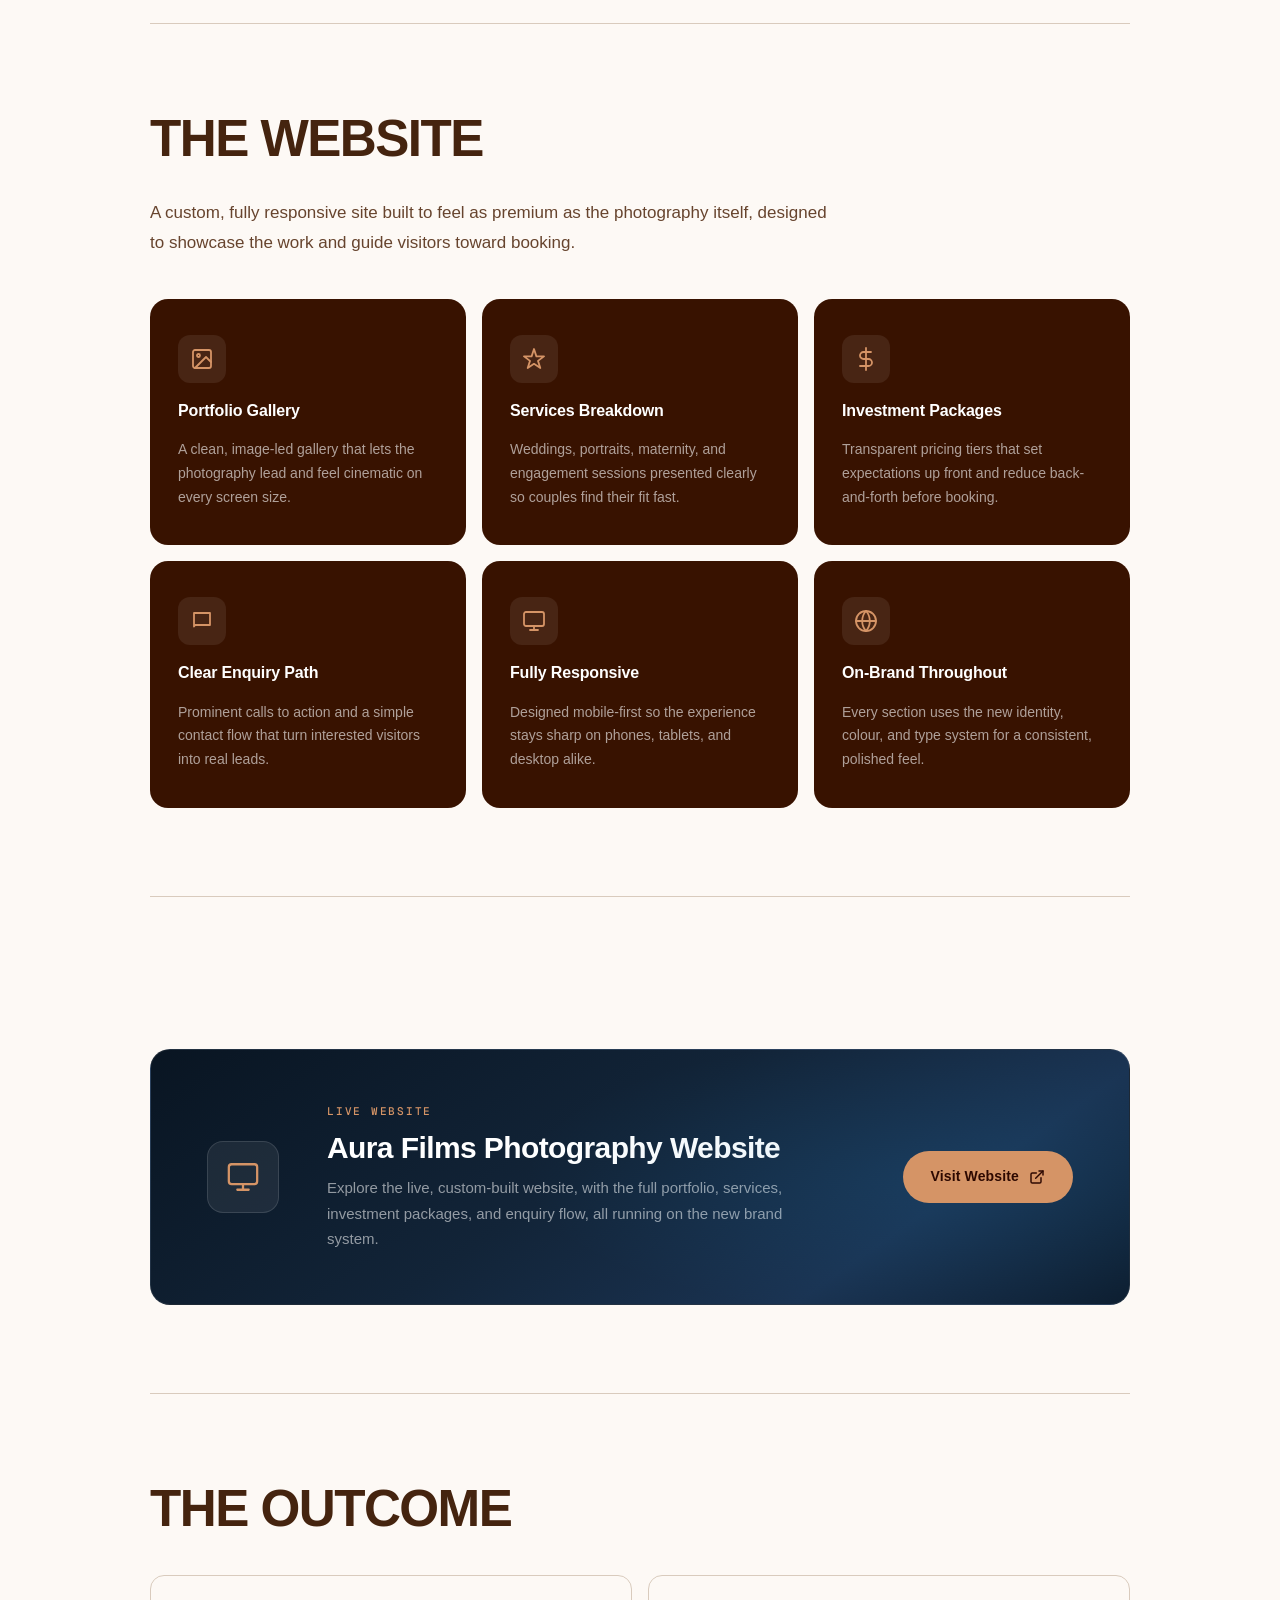
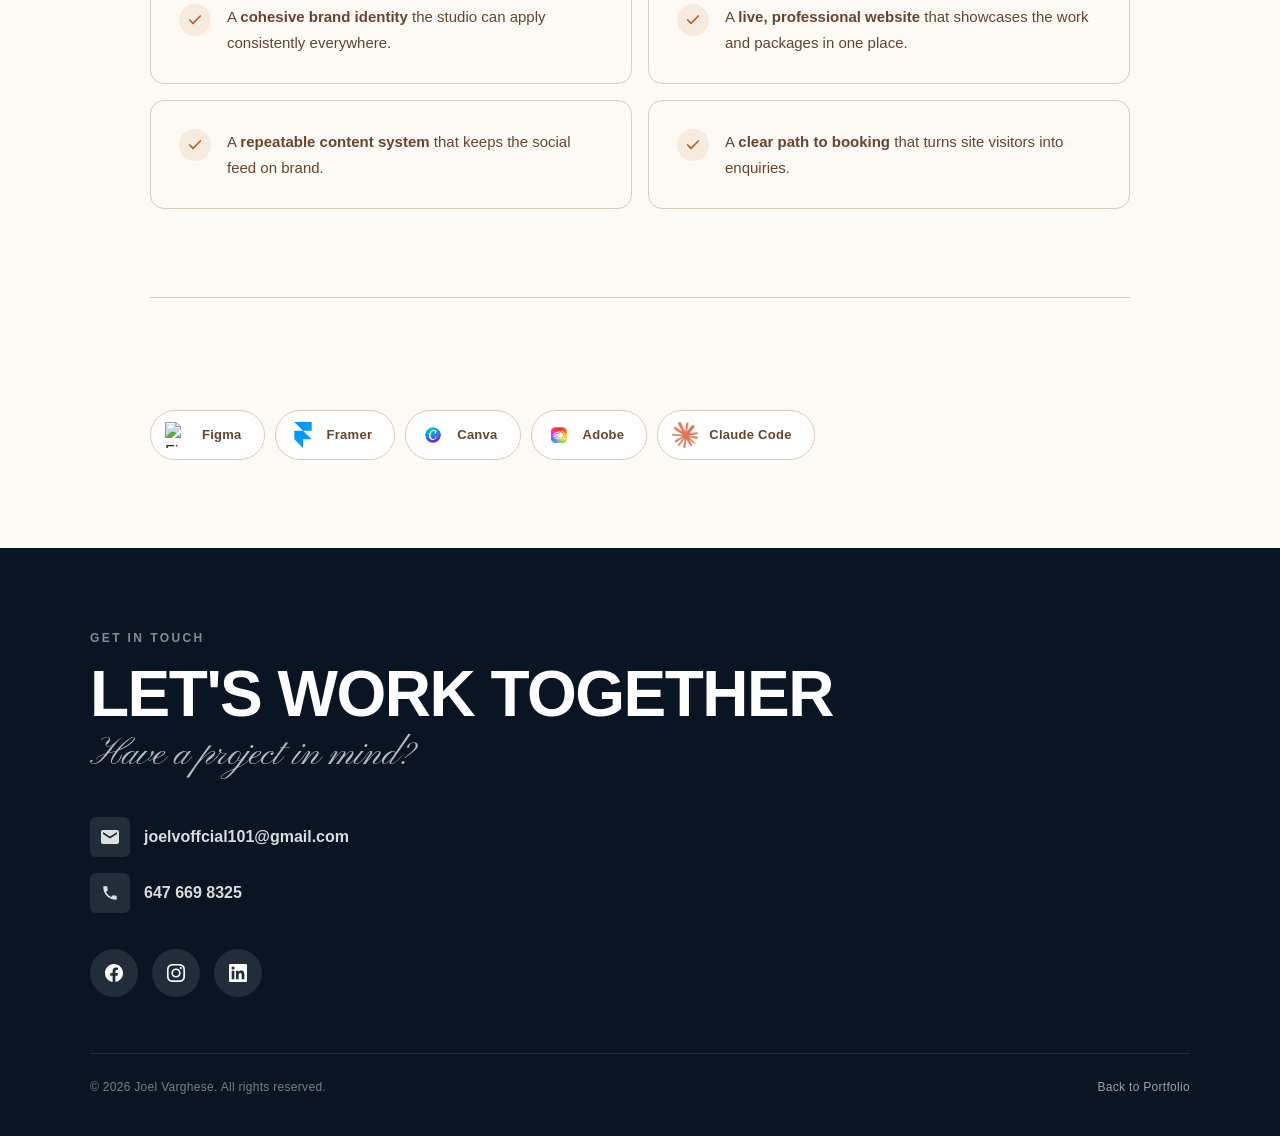
==== commit 7ff4b2e2: "Remove splash (instant load); tools looping marquee with bigger logos, no hover pause; contact form " ====
--- a/aurafilms.html
+++ b/aurafilms.html
@@ -67,6 +67,7 @@
     /* Kingston blue accent for all section elements */
     .cs-section-eyebrow { color: #c89456; }
     .cs-section-eyebrow { display: none !important; }
+    .cs-phase-tag { display: none !important; }
     .cs-section-eyebrow::after { background: #c89456; }
     .cs-phase-num { background: #122438; }
     .cs-phase-tag { color: #c89456; }
@@ -419,6 +420,9 @@
       .dw-socials { justify-content: center; }
       .dw-footer-bottom { justify-content: center; text-align: center; }
     }
+      .cs-tool { display: inline-flex; align-items: center; gap: 11px; padding: 11px 22px 11px 14px; border-radius: 40px; border: 1px solid var(--line); background: #fff; }
+    .cs-tool img { width: 26px; height: 26px; object-fit: contain; display: block; }
+    .cs-tool span { font-family: 'Cabinet Grotesk', sans-serif; font-weight: 700; font-size: 13px; letter-spacing: 0.02em; color: var(--ink-soft); }
   </style>
   <link rel="icon" type="image/png" href="favicon.png" />
   <link rel="icon" href="favicon.ico" sizes="any" />
@@ -685,12 +689,11 @@
     <!-- Tools -->
     <section class="cs-section">
       <div class="cs-pills reveal">
-        <span class="cs-pill">Figma</span>
-        <span class="cs-pill">Framer</span>
-        <span class="cs-pill">Brand Strategy</span>
-        <span class="cs-pill">Logo Design</span>
-        <span class="cs-pill">Web Design</span>
-        <span class="cs-pill">Responsive Build</span>
+        <span class="cs-tool"><img src="assets/logo-figma.png" alt="Figma" /><span>Figma</span></span>
+        <span class="cs-tool"><img src="assets/logo-framer.svg" alt="Framer" /><span>Framer</span></span>
+        <span class="cs-tool"><img src="assets/logo-canva.png" alt="Canva" /><span>Canva</span></span>
+        <span class="cs-tool"><img src="assets/logo-adobe.png" alt="Adobe" /><span>Adobe</span></span>
+        <span class="cs-tool"><img src="assets/logo-claude.png" alt="Claude Code" /><span>Claude Code</span></span>
       </div>
     </section>
 
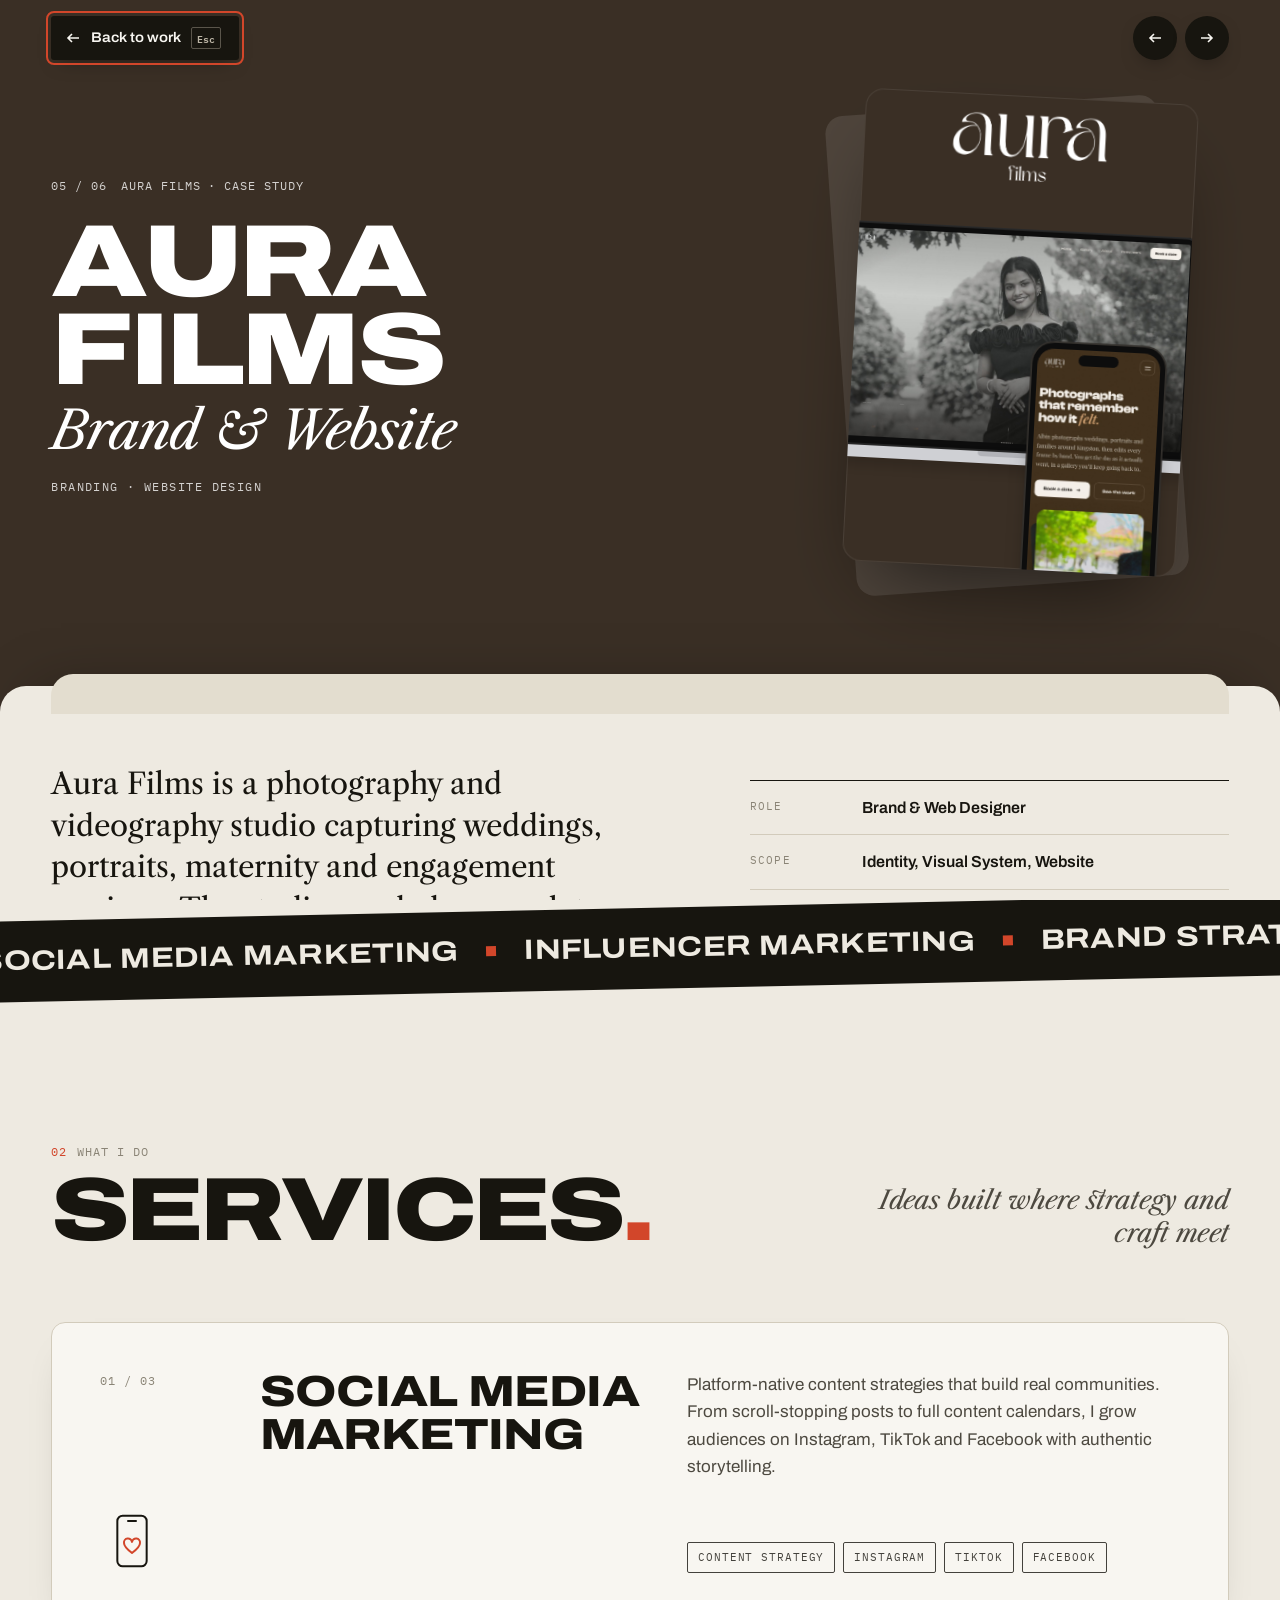
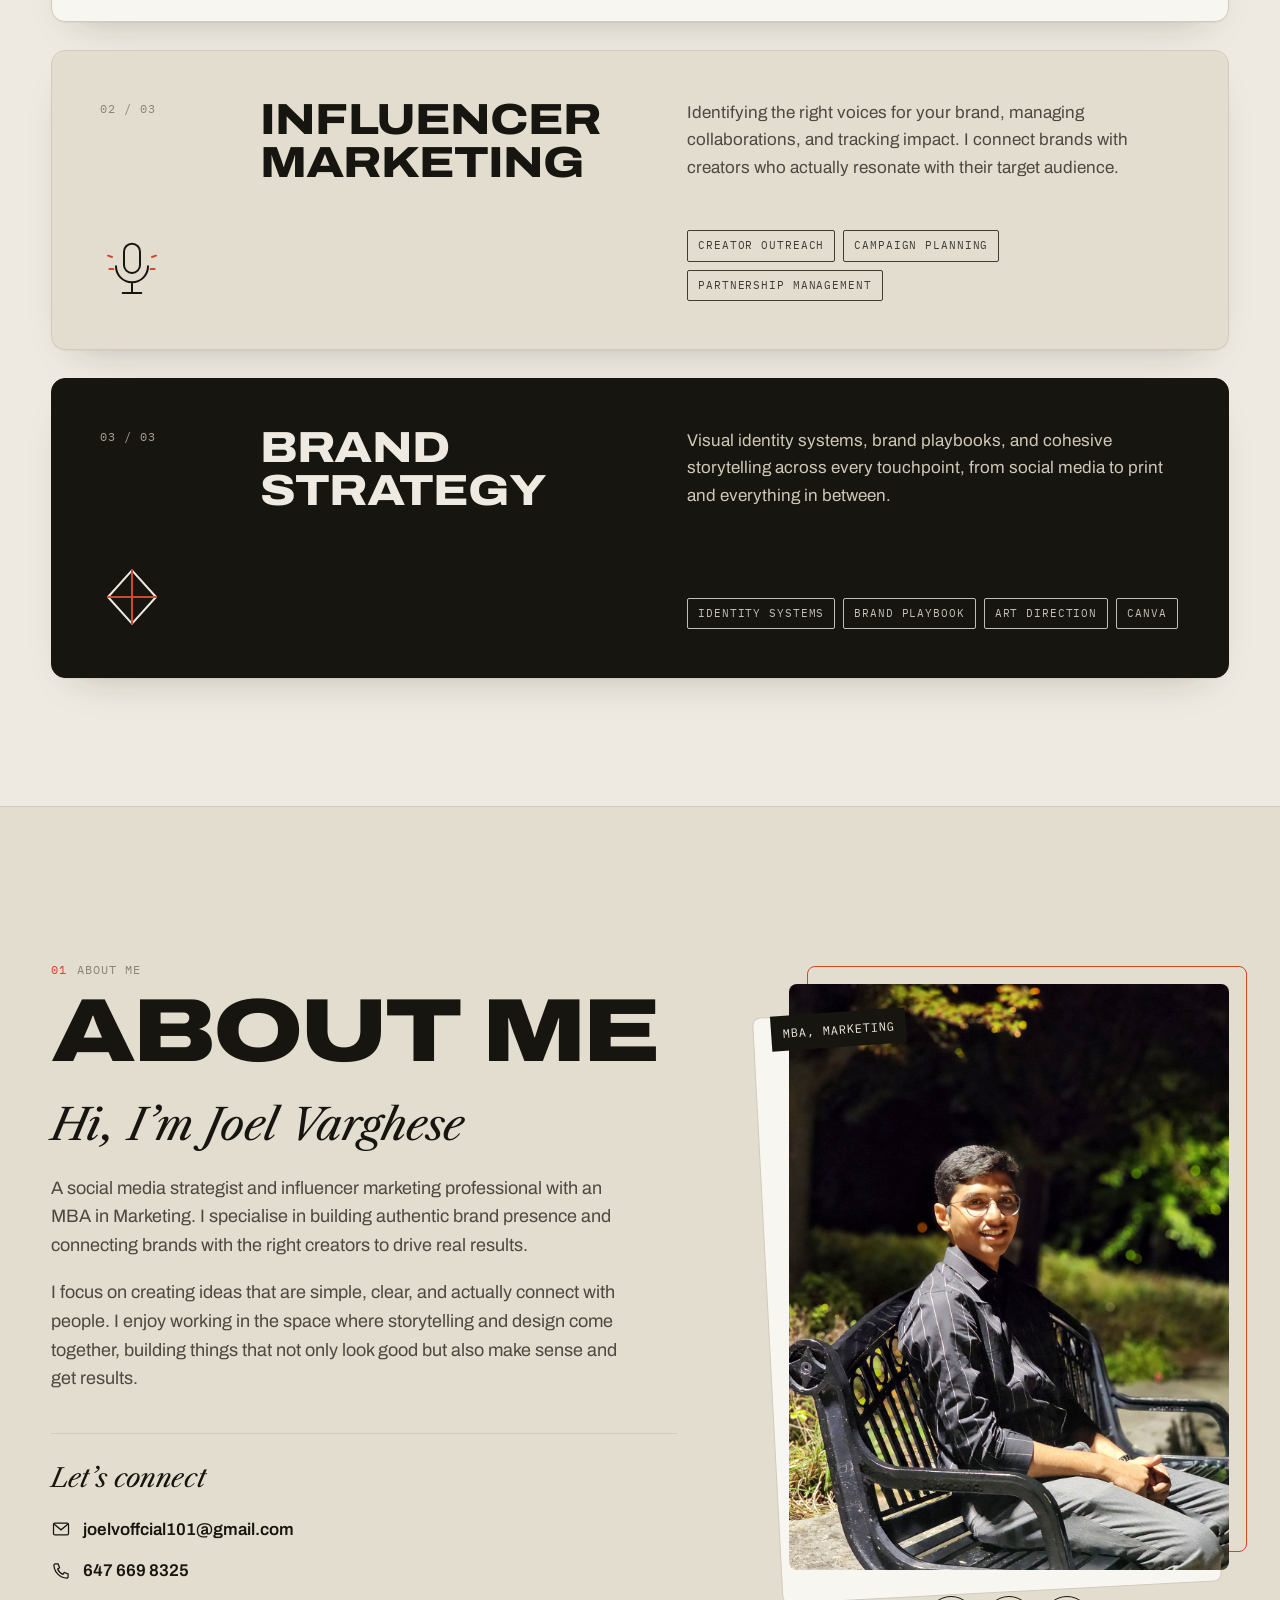
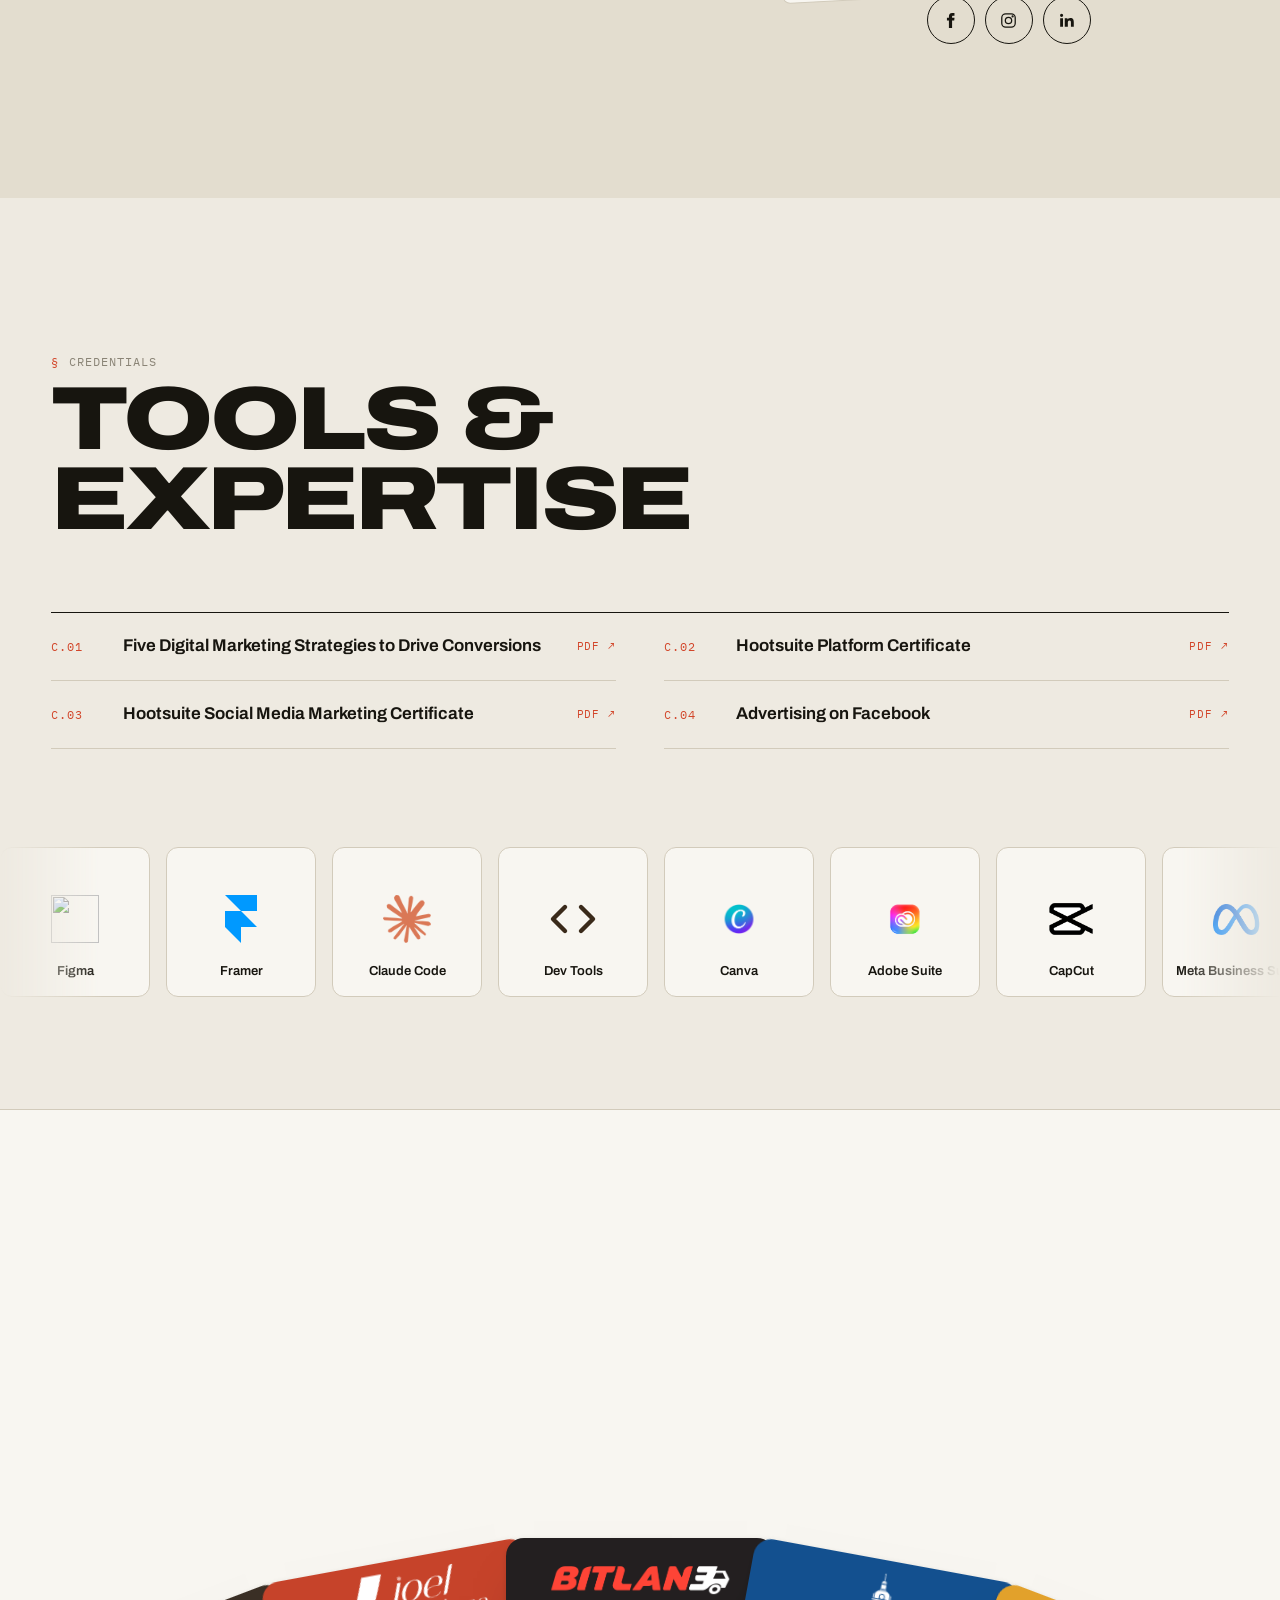
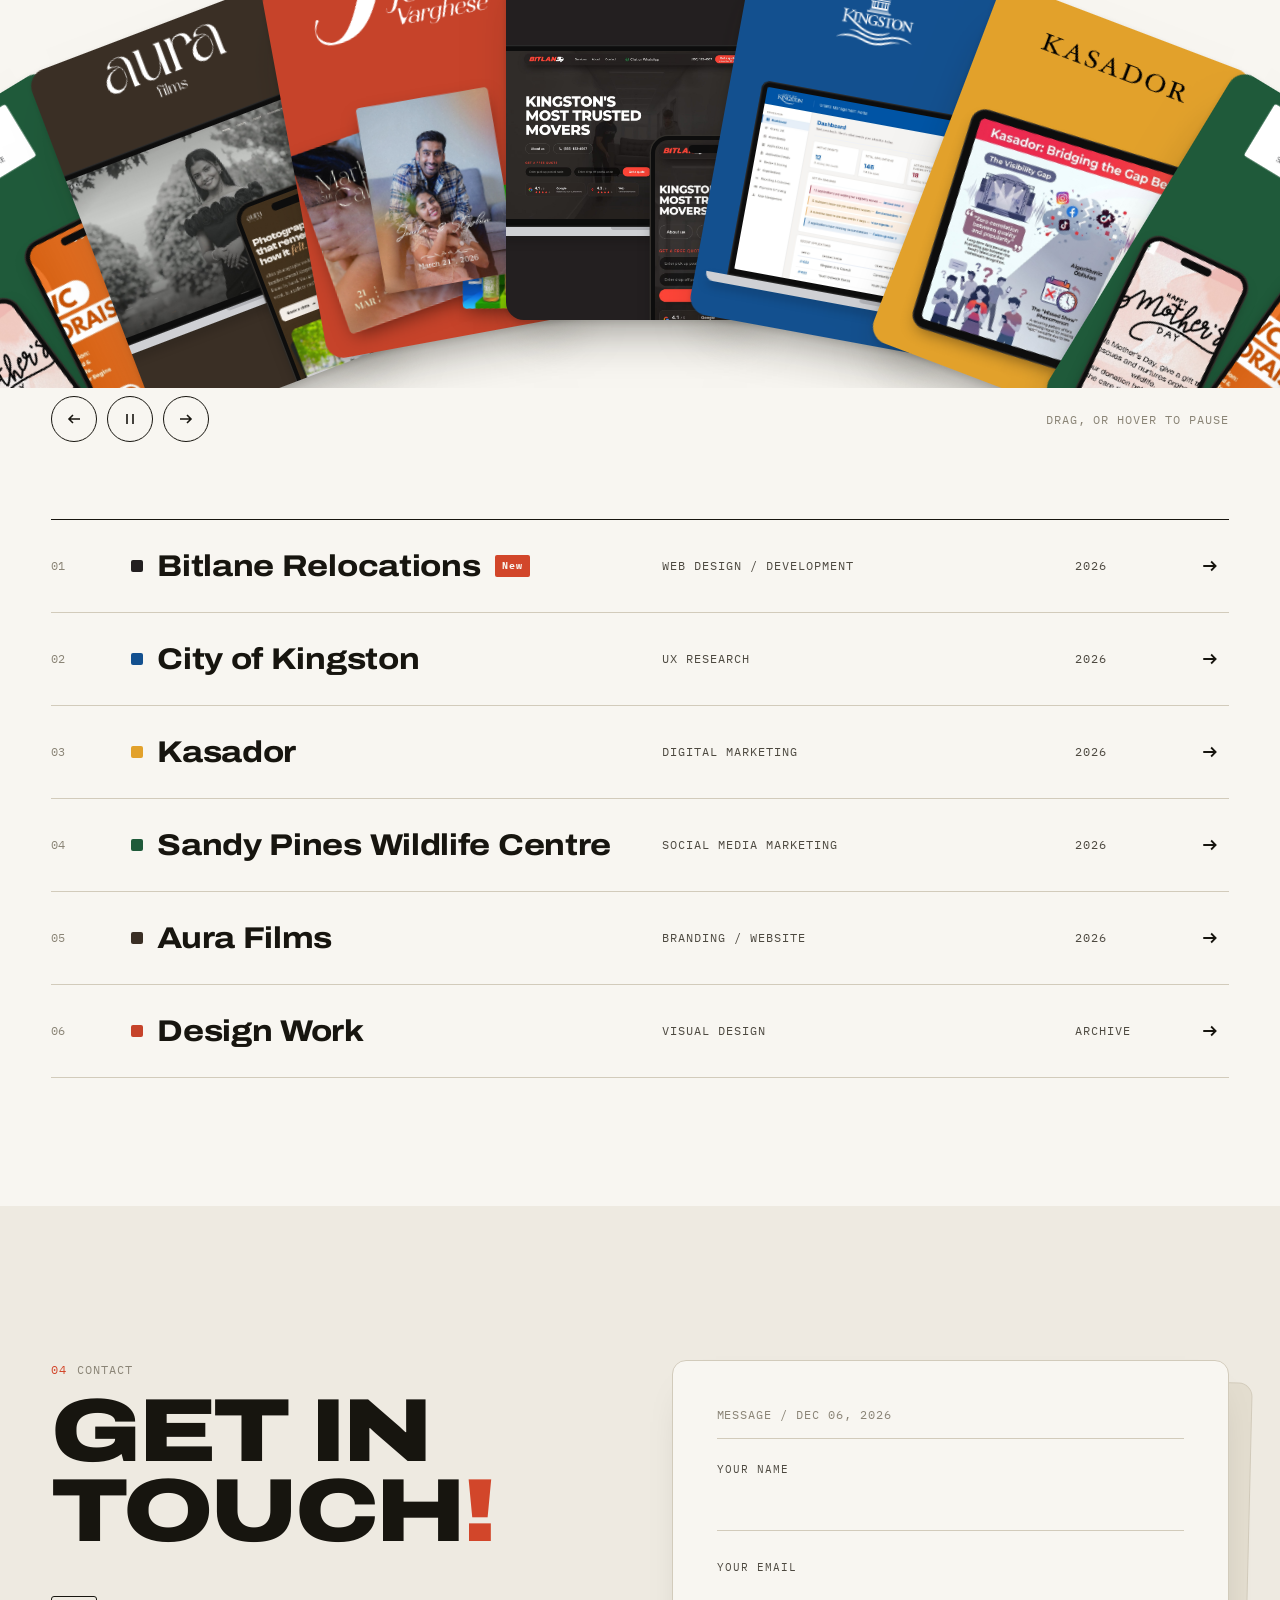
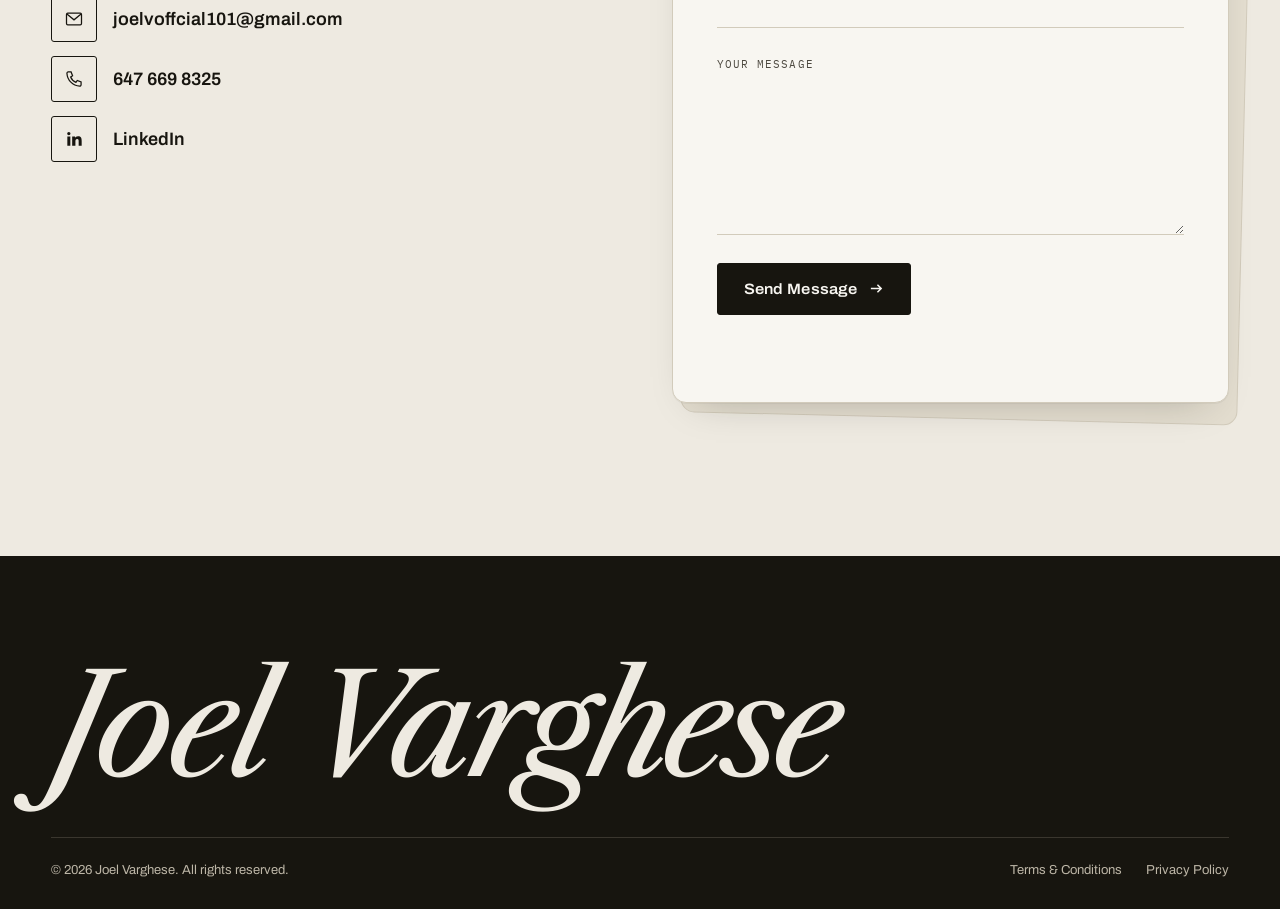
==== commit 24e9d52d: "Redesign portfolio: proof-sheet system, arc project stack, Bitlane case study New single-page site: " ====
--- a/aurafilms.html
+++ b/aurafilms.html
@@ -1,786 +1,5 @@
-﻿<!DOCTYPE html>
-<html lang="en">
-<head>
-  <meta charset="UTF-8" />
-  <meta name="viewport" content="width=device-width, initial-scale=1.0" />
-  <title>Aura Films | Case Study | Joel Varghese</title>
-  <link rel="preconnect" href="https://fonts.googleapis.com" />
-  <link rel="preconnect" href="https://fonts.gstatic.com" crossorigin />
-  <link href="https://fonts.googleapis.com/css2?family=Cabinet+Grotesk:wght@400;500;700;800;900&family=Satoshi:wght@400;500;700&family=Pinyon+Script&family=Geist+Mono:wght@400;500&display=swap" rel="stylesheet" />
-  <style>
-    *, *::before, *::after { box-sizing: border-box; margin: 0; padding: 0; }
-    html { scroll-behavior: smooth; font-size: 100%; }
-    :root {
-      --bg: #fdf9f5;
-      --ink: oklch(30% 0.06 50);
-      --ink-soft: oklch(42% 0.06 52);
-      --ink-muted: oklch(58% 0.05 55);
-      --accent: oklch(58% 0.13 50);
-      --accent-soft: oklch(75% 0.085 60);
-      --surface: oklch(92.5% 0.022 75);
-      --line: oklch(85% 0.025 70);
-      --dark: oklch(24% 0.07 48);
-      --ease: cubic-bezier(0.23, 1, 0.32, 1);
-    }
-    body { background: var(--bg); color: var(--ink); font-family: 'Satoshi', sans-serif; line-height: 1.7; -webkit-font-smoothing: antialiased; overflow-x: hidden; }
-    a { color: inherit; text-decoration: none; }
-    img { display: block; }
-
-    /* ── Reveal ── */
-    .reveal { opacity: 0; transform: translateY(28px); transition: opacity 0.9s var(--ease), transform 0.9s var(--ease); }
-    .reveal.visible { opacity: 1; transform: none; }
-    @media (prefers-reduced-motion: reduce) { .reveal { opacity: 1 !important; transform: none !important; transition: none !important; } }
-
-    /* ── Nav ── */
-    .cs-nav {
-      position: fixed; top: 0; left: 0; right: 0; z-index: 100;
-      display: flex; align-items: center; gap: 16px;
-      padding: 0 48px; height: 64px;
-      background: oklch(96.5% 0.012 75 / 0.08);
-      backdrop-filter: blur(18px) saturate(160%);
-      -webkit-backdrop-filter: blur(18px) saturate(160%);
-    }
-    .cs-back {
-      display: inline-flex; align-items: center; gap: 8px;
-      padding: 8px 18px; border-radius: 40px;
-      background: var(--dark); color: #fff;
-      font-family: 'Cabinet Grotesk', sans-serif; font-weight: 700; font-size: 13px;
-      transition: transform 0.25s var(--ease), box-shadow 0.25s var(--ease);
-    }
-    .cs-back:hover { transform: translateY(-2px); box-shadow: 0 8px 24px oklch(20% 0.08 50 / 0.22); }
-    .cs-nav-title {
-      font-family: 'Cabinet Grotesk', sans-serif; font-weight: 700; font-size: 13px;
-      color: var(--ink-muted); letter-spacing: 0.04em; text-transform: uppercase;
-    }
-
-    /* ── Hero ── */
-    .cs-hero {
-      position: relative; overflow: hidden;
-      min-height: 72vh; display: flex; align-items: flex-end;
-      padding: 0 0 80px;
-    }
-    .cs-hero-bg {
-      position: absolute; inset: 0;
-      background: linear-gradient(145deg, #091522 0%, #122438 40%, #1e3a5a 65%, #0d1e30 100%);
-      animation: heroBgDrift 18s ease-in-out infinite alternate;
-    }
-    /* Kingston blue accent for all section elements */
-    .cs-section-eyebrow { color: #c89456; }
-    .cs-section-eyebrow { display: none !important; }
-    .cs-phase-tag { display: none !important; }
-    .cs-section-eyebrow::after { background: #c89456; }
-    .cs-phase-num { background: #122438; }
-    .cs-phase-tag { color: #c89456; }
-    .cs-finding-num { color: #6baed6; }
-    .cs-feature { background: #0d1e30; }
-    .cs-feature-icon svg { stroke: #6baed6; }
-    .cs-outcome-check { background: rgba(74,144,217,0.12); }
-    .cs-outcome-check svg { stroke: #c89456; }
-    .cs-pill:hover { border-color: #c89456; color: #c89456; }
-    .head-underline { background: #c89456; }
-    @keyframes heroBgDrift {
-      0%   { filter: brightness(1) contrast(1); }
-      50%  { filter: brightness(1.08) contrast(1.04); }
-      100% { filter: brightness(0.96) contrast(1); }
-    }
-    .cs-hero-grain {
-      position: absolute; inset: 0; pointer-events: none; opacity: 0.06; mix-blend-mode: overlay;
-      background-image: url("data:image/svg+xml;utf8,<svg xmlns='http://www.w3.org/2000/svg' width='200' height='200'><filter id='n'><feTurbulence type='fractalNoise' baseFrequency='0.78' numOctaves='2' stitchTiles='stitch'/><feColorMatrix values='0 0 0 0 0  0 0 0 0 0  0 0 0 0 0  0 0 0 0.3 0'/></filter><rect width='100%25' height='100%25' filter='url(%23n)'/></svg>");
-      background-size: 200px 200px;
-    }
-    /* Animated grid pattern */
-    .cs-hero-grid {
-      position: absolute; inset: 0; pointer-events: none;
-      background-image: linear-gradient(oklch(70% 0.04 200 / 0.07) 1px, transparent 1px), linear-gradient(90deg, oklch(70% 0.04 200 / 0.07) 1px, transparent 1px);
-      background-size: 60px 60px;
-      animation: gridScroll 40s linear infinite;
-    }
-    @keyframes gridScroll {
-      from { transform: translate(0, 0); }
-      to   { transform: translate(60px, 60px); }
-    }
-    /* Floating orbs */
-    .cs-orb {
-      position: absolute; border-radius: 50%; pointer-events: none;
-      background: oklch(65% 0.08 200 / 0.18);
-      filter: blur(60px);
-      animation: orbFloat 12s ease-in-out infinite alternate;
-    }
-    .cs-orb-1 { width: 400px; height: 400px; top: -100px; right: -80px; animation-delay: 0s; }
-    .cs-orb-2 { width: 280px; height: 280px; bottom: 80px; left: 10%; animation-delay: -4s; background: oklch(60% 0.09 50 / 0.14); }
-    @keyframes orbFloat {
-      0%   { transform: translate(0, 0) scale(1); }
-      100% { transform: translate(30px, -20px) scale(1.12); }
-    }
-    .cs-hero-inner {
-      position: relative; z-index: 2;
-      width: 100%; max-width: 1100px; margin: 0 auto;
-      padding: 0 60px; padding-top: 120px;
-    }
-    .cs-hero-eyebrow {
-      font-family: 'Geist Mono', monospace; font-size: 11px; letter-spacing: 0.2em;
-      text-transform: uppercase; color: oklch(70% 0.04 200);
-      margin-bottom: 20px; display: flex; align-items: center; gap: 12px;
-      animation: fadeUp 0.8s var(--ease) 0.1s both;
-    }
-    .cs-hero-eyebrow::before {
-      content: ''; display: block; width: 40px; height: 1px;
-      background: oklch(70% 0.04 200 / 0.6);
-    }
-    .cs-hero-h1 {
-      font-family: 'Cabinet Grotesk', sans-serif; font-weight: 900;
-      font-size: clamp(40px, 6vw, 80px); line-height: 1;
-      letter-spacing: -0.04em; color: #fff; text-transform: uppercase;
-      margin-bottom: 32px; max-width: 860px;
-      animation: fadeUp 0.9s var(--ease) 0.2s both;
-    }
-    .cs-hero-meta {
-      display: flex; flex-wrap: wrap; gap: 32px;
-      animation: fadeUp 1s var(--ease) 0.35s both;
-    }
-    .cs-hero-meta-item dt {
-      font-family: 'Geist Mono', monospace; font-size: 10px; letter-spacing: 0.18em;
-      text-transform: uppercase; color: oklch(70% 0.04 200 / 0.7); margin-bottom: 6px;
-    }
-    .cs-hero-meta-item dd {
-      font-family: 'Satoshi', sans-serif; font-weight: 600; font-size: 14px;
-      color: rgba(255,255,255,0.85); max-width: 240px;
-    }
-    @keyframes fadeUp {
-      from { opacity: 0; transform: translateY(24px); filter: blur(6px); }
-      to   { opacity: 1; transform: none; filter: blur(0); }
-    }
-
-    /* ── Metrics strip ── */
-    .cs-metrics {
-      display: grid; grid-template-columns: repeat(3, 1fr);
-      background: var(--dark); color: #fff;
-    }
-    .cs-metric {
-      padding: 48px 48px; border-right: 1px solid rgba(255,255,255,0.08);
-      display: flex; flex-direction: column; gap: 8px;
-    }
-    .cs-metric:last-child { border-right: none; }
-    .cs-metric-val {
-      font-family: 'Cabinet Grotesk', sans-serif; font-weight: 900;
-      font-size: clamp(52px, 6vw, 80px); line-height: 1; letter-spacing: -0.04em;
-      color: oklch(72% 0.10 55);
-    }
-    .cs-metric-label {
-      font-family: 'Geist Mono', monospace; font-size: 11px; letter-spacing: 0.16em;
-      text-transform: uppercase; color: rgba(255,255,255,0.5);
-    }
-
-    /* ── Body ── */
-    .cs-body { max-width: 1100px; margin: 0 auto; padding: 0 60px; }
-    .cs-section { padding: 88px 0; border-bottom: 1px solid var(--line); }
-    .cs-section:last-child { border-bottom: none; }
-    .cs-section-eyebrow {
-      font-family: 'Geist Mono', monospace; font-size: 11px; letter-spacing: 0.2em;
-      text-transform: uppercase; color: var(--accent); margin-bottom: 16px;
-      display: flex; align-items: center; gap: 10px;
-    }
-    .cs-section-eyebrow::after {
-      content: ''; flex: 1; height: 1px; background: var(--accent-soft); opacity: 0.3; max-width: 80px;
-    }
-    .cs-h2 {
-      font-family: 'Cabinet Grotesk', sans-serif; font-weight: 900;
-      font-size: clamp(32px, 4vw, 52px); line-height: 1.04; letter-spacing: -0.03em;
-      color: var(--ink); text-transform: uppercase; margin-bottom: 32px;
-    }
-    .cs-p {
-      font-family: 'Satoshi', sans-serif; font-size: 17px; line-height: 1.8;
-      color: var(--ink-soft); margin-bottom: 18px; max-width: 72ch;
-    }
-
-    /* ── Problem visual ── */
-    .cs-problem-grid {
-      display: grid; grid-template-columns: 1fr 1fr; gap: 20px; margin-top: 40px;
-    }
-    .cs-problem-card {
-      background: var(--surface); border-radius: 18px; padding: 36px 32px;
-      border: 1px solid var(--line); position: relative; overflow: hidden;
-      transition: transform 0.45s var(--ease), border-color 0.45s var(--ease);
-    }
-    .cs-problem-card:hover { transform: translateY(-5px); border-color: var(--accent-soft); }
-    .cs-problem-card-icon {
-      width: 52px; height: 52px; border-radius: 14px;
-      background: var(--bg); border: 1px solid var(--line);
-      display: flex; align-items: center; justify-content: center; margin-bottom: 20px;
-    }
-    .cs-problem-card-icon svg { width: 26px; height: 26px; stroke: var(--accent); fill: none; stroke-width: 1.8; stroke-linecap: round; stroke-linejoin: round; }
-    .cs-problem-card h4 {
-      font-family: 'Cabinet Grotesk', sans-serif; font-weight: 800; font-size: 17px;
-      letter-spacing: -0.02em; color: var(--ink); margin-bottom: 10px;
-    }
-    .cs-problem-card p {
-      font-family: 'Satoshi', sans-serif; font-size: 14px; line-height: 1.7;
-      color: var(--ink-soft); margin: 0;
-    }
-
-    /* ── Research phases ── */
-    .cs-phases { display: flex; flex-direction: column; gap: 0; margin-top: 40px; }
-    .cs-phase {
-      display: grid; grid-template-columns: 80px 1fr;
-      gap: 0 32px; position: relative; padding-bottom: 0;
-    }
-    .cs-phase-left {
-      display: flex; flex-direction: column; align-items: center; gap: 0;
-    }
-    .cs-phase-num {
-      width: 56px; height: 56px; border-radius: 50%;
-      background: var(--dark); color: #fff;
-      font-family: 'Cabinet Grotesk', sans-serif; font-weight: 900; font-size: 20px;
-      display: flex; align-items: center; justify-content: center; flex-shrink: 0;
-      letter-spacing: -0.02em; position: relative; z-index: 1;
-    }
-    .cs-phase-line {
-      width: 2px; background: var(--line); flex: 1; min-height: 32px;
-      margin: 8px 0;
-    }
-    .cs-phase:last-child .cs-phase-line { display: none; }
-    .cs-phase-content {
-      padding: 12px 0 48px;
-    }
-    .cs-phase-tag {
-      font-family: 'Geist Mono', monospace; font-size: 10px; letter-spacing: 0.18em;
-      text-transform: uppercase; color: var(--accent); margin-bottom: 8px;
-    }
-    .cs-phase-title {
-      font-family: 'Cabinet Grotesk', sans-serif; font-weight: 800; font-size: 20px;
-      letter-spacing: -0.02em; color: var(--ink); margin-bottom: 10px;
-    }
-    .cs-phase-desc {
-      font-family: 'Satoshi', sans-serif; font-size: 15px; line-height: 1.75;
-      color: var(--ink-soft);
-    }
-
-    /* ── Findings grid ── */
-    .cs-findings-grid {
-      display: grid; grid-template-columns: repeat(2, 1fr); gap: 16px; margin-top: 40px;
-    }
-    .cs-finding {
-      background: var(--bg); border: 1.5px solid var(--line);
-      border-radius: 14px; padding: 28px 24px;
-      display: flex; gap: 18px; align-items: flex-start;
-      transition: border-color 0.3s var(--ease), background 0.3s var(--ease);
-    }
-    .cs-finding:hover { border-color: var(--accent-soft); background: var(--surface); }
-    .cs-finding-num {
-      font-family: 'Cabinet Grotesk', sans-serif; font-weight: 900;
-      font-size: 36px; line-height: 1; letter-spacing: -0.04em;
-      color: oklch(72% 0.10 55); flex-shrink: 0; width: 44px;
-    }
-    .cs-finding-text {
-      font-family: 'Satoshi', sans-serif; font-size: 15px; line-height: 1.7;
-      color: var(--ink-soft); padding-top: 4px;
-    }
-
-    /* ── Solution features ── */
-    .cs-features { display: grid; grid-template-columns: repeat(3, 1fr); gap: 16px; margin-top: 40px; }
-    .cs-feature {
-      background: var(--dark); color: #fff; border-radius: 18px; padding: 36px 28px;
-      display: flex; flex-direction: column; gap: 14px;
-      transition: transform 0.4s var(--ease);
-    }
-    .cs-feature:hover { transform: translateY(-6px); }
-    .cs-feature-icon {
-      width: 48px; height: 48px; border-radius: 12px;
-      background: rgba(255,255,255,0.08);
-      display: flex; align-items: center; justify-content: center;
-    }
-    .cs-feature-icon svg { width: 24px; height: 24px; stroke: oklch(72% 0.10 55); fill: none; stroke-width: 1.8; stroke-linecap: round; stroke-linejoin: round; }
-    .cs-feature h4 {
-      font-family: 'Cabinet Grotesk', sans-serif; font-weight: 800; font-size: 16px;
-      letter-spacing: -0.01em; color: #fff;
-    }
-    .cs-feature p {
-      font-family: 'Satoshi', sans-serif; font-size: 14px; line-height: 1.7;
-      color: rgba(255,255,255,0.6); margin: 0;
-    }
-
-    /* ── Live prototype card ── */
-    .cs-prototype-card {
-      margin-top: 64px; border-radius: 20px; overflow: hidden;
-      background: linear-gradient(145deg, #091522 0%, #122438 45%, #1a3352 75%, #0d1e30 100%);
-      border: 1px solid rgba(255,255,255,0.08);
-      display: flex; align-items: center; gap: 48px; padding: 52px 56px;
-      position: relative;
-    }
-    .cs-prototype-card::before {
-      content: ''; position: absolute; inset: 0;
-      background: radial-gradient(ellipse 60% 80% at 80% 50%, oklch(60% 0.13 240 / 0.12) 0%, transparent 70%);
-      pointer-events: none;
-    }
-    .cs-prototype-icon {
-      flex-shrink: 0; width: 72px; height: 72px; border-radius: 16px;
-      background: rgba(255,255,255,0.07); border: 1px solid rgba(255,255,255,0.12);
-      display: flex; align-items: center; justify-content: center;
-    }
-    .cs-prototype-icon svg { width: 34px; height: 34px; stroke: oklch(72% 0.10 55); fill: none; stroke-width: 1.6; stroke-linecap: round; stroke-linejoin: round; }
-    .cs-prototype-content { flex: 1; }
-    .cs-prototype-eyebrow {
-      font-family: 'Geist Mono', monospace; font-size: 11px; font-weight: 500;
-      letter-spacing: 0.16em; text-transform: uppercase;
-      color: oklch(72% 0.10 55); margin-bottom: 10px;
-    }
-    .cs-prototype-title {
-      font-family: 'Cabinet Grotesk', sans-serif; font-weight: 900;
-      font-size: clamp(22px, 2.5vw, 30px); letter-spacing: -0.02em; line-height: 1.15;
-      color: #fff; margin-bottom: 10px;
-    }
-    .cs-prototype-desc {
-      font-family: 'Satoshi', sans-serif; font-size: 15px; line-height: 1.7;
-      color: rgba(255,255,255,0.55); max-width: 480px;
-    }
-    .cs-prototype-cta {
-      flex-shrink: 0; display: inline-flex; align-items: center; gap: 10px;
-      padding: 14px 28px; border-radius: 40px;
-      background: oklch(72% 0.10 55); color: oklch(20% 0.07 50);
-      font-family: 'Cabinet Grotesk', sans-serif; font-weight: 800; font-size: 14px;
-      letter-spacing: 0.01em; text-decoration: none;
-      transition: transform 0.25s cubic-bezier(0.23,1,0.32,1), box-shadow 0.25s cubic-bezier(0.23,1,0.32,1), background 0.2s;
-      white-space: nowrap; position: relative; z-index: 1;
-    }
-    .cs-prototype-cta:hover {
-      transform: translateY(-3px);
-      box-shadow: 0 12px 32px oklch(60% 0.12 55 / 0.35);
-      background: oklch(78% 0.10 55);
-    }
-    .cs-prototype-cta svg { width: 16px; height: 16px; stroke: currentColor; fill: none; stroke-width: 2.2; stroke-linecap: round; stroke-linejoin: round; }
-    @media (max-width: 768px) {
-      .cs-prototype-card { flex-direction: column; align-items: flex-start; padding: 36px 28px; gap: 28px; }
-    }
-
-    /* ── Outcomes ── */
-    .cs-outcomes { display: grid; grid-template-columns: repeat(2, 1fr); gap: 16px; margin-top: 40px; }
-    .cs-outcome {
-      padding: 28px; border-radius: 14px;
-      border: 1.5px solid var(--line); background: var(--bg);
-      display: flex; align-items: flex-start; gap: 16px;
-    }
-    .cs-outcome-check {
-      width: 32px; height: 32px; border-radius: 50%;
-      background: oklch(72% 0.10 55 / 0.15); flex-shrink: 0;
-      display: flex; align-items: center; justify-content: center;
-    }
-    .cs-outcome-check svg { width: 16px; height: 16px; stroke: oklch(58% 0.13 50); fill: none; stroke-width: 2.5; stroke-linecap: round; stroke-linejoin: round; }
-    .cs-outcome-text {
-      font-family: 'Satoshi', sans-serif; font-size: 15px; line-height: 1.7;
-      color: var(--ink-soft);
-    }
-
-    /* ── Tools ── */
-    .cs-pills { display: flex; flex-wrap: wrap; gap: 10px; margin-top: 24px; }
-    .cs-pill {
-      font-family: 'Geist Mono', monospace; font-weight: 500; font-size: 12px;
-      letter-spacing: 0.08em; padding: 8px 18px; border-radius: 40px;
-      border: 1.5px solid var(--line); color: var(--ink-soft);
-      transition: border-color 0.25s var(--ease), color 0.25s var(--ease);
-    }
-    .cs-pill:hover { border-color: var(--accent-soft); color: var(--accent); }
-
-    /* ── Scroll top + footer (same as before) ── */
-    .scroll-top-btn { position: fixed; bottom: 28px; right: 28px; z-index: 200; width: 48px; height: 48px; border-radius: 50%; background: var(--dark); border: none; cursor: pointer; display: flex; align-items: center; justify-content: center; box-shadow: 0 4px 20px oklch(20% 0.08 50 / 0.22); color: #fff; opacity: 0; pointer-events: none; transition: opacity 0.3s var(--ease), transform 0.2s var(--ease); }
-    .scroll-top-btn.show { opacity: 1; pointer-events: auto; }
-    .scroll-top-btn:hover { transform: translateY(-3px); }
-    .dw-footer { background: #091522; color: #fff; padding: 80px 40px 40px; margin-top: 0; }
-    .dw-footer-inner { max-width: 1100px; margin: 0 auto; }
-    .dw-footer-eyebrow { font-family: 'Cabinet Grotesk', sans-serif; font-weight: 600; font-size: 12px; letter-spacing: 2.4px; text-transform: uppercase; color: rgba(255,255,255,0.5); margin-bottom: 14px; }
-    .dw-footer-h { font-family: 'Cabinet Grotesk', sans-serif; font-weight: 900; font-size: clamp(40px, 5vw, 64px); line-height: 1; letter-spacing: -1.5px; text-transform: uppercase; margin-bottom: 8px; color: #fff; }
-    .dw-footer-tag { font-family: 'Pinyon Script', cursive; font-size: clamp(28px, 3vw, 40px); color: rgba(255,255,255,0.7); line-height: 1.1; margin-bottom: 40px; }
-    .dw-contact-rows { display: flex; flex-direction: column; gap: 16px; margin-bottom: 36px; }
-    .dw-contact-row { display: inline-flex; align-items: center; gap: 14px; font-family: 'Satoshi', sans-serif; font-weight: 600; font-size: 16px; color: rgba(255,255,255,0.85); cursor: pointer; transition: color 0.2s; user-select: none; -webkit-user-select: none; width: max-content; }
-    .dw-contact-row:hover { color: #fff; }
-    .dw-contact-row .icon-pill { width: 40px; height: 40px; border-radius: 6px; background: rgba(255,255,255,0.1); display: inline-flex; align-items: center; justify-content: center; flex-shrink: 0; }
-    .dw-socials { display: flex; gap: 14px; margin-bottom: 56px; }
-    .dw-social { width: 48px; height: 48px; border-radius: 50%; background: rgba(255,255,255,0.1); color: #fff; display: inline-flex; align-items: center; justify-content: center; text-decoration: none; transition: background 0.2s, transform 0.2s; }
-    .dw-social:hover { transform: translateY(-3px); }
-    .dw-social.fb:hover { background: #1877F2; }
-    .dw-social.ig:hover { background: #E4405F; }
-    .dw-social.li:hover { background: #0A66C2; }
-    .dw-footer-bottom { border-top: 1px solid rgba(255,255,255,0.1); padding-top: 24px; font-family: 'Satoshi', sans-serif; font-size: 12px; color: rgba(255,255,255,0.45); letter-spacing: 0.3px; display: flex; justify-content: space-between; flex-wrap: wrap; gap: 12px; line-height: 1.5; }
-    .dw-footer-bottom a { color: rgba(255,255,255,0.6); text-decoration: none; transition: color 0.2s; }
-    .dw-footer-bottom a:hover { color: #fff; }
-    .dw-copy-toast { position: fixed; bottom: 90px; right: 24px; background: #fff; color: #1a1a1a; padding: 12px 22px; border-radius: 30px; font-family: 'Satoshi', sans-serif; font-size: 13px; font-weight: 600; z-index: 1100; opacity: 0; transition: opacity 0.3s; pointer-events: none; box-shadow: 0 8px 30px rgba(0,0,0,0.3); }
-    .dw-copy-toast.show { opacity: 1; }
-
-    @media (max-width: 768px) {
-      .cs-nav { padding: 0 20px; }
-      .cs-hero-inner { padding: 0 20px; padding-top: 100px; }
-      .cs-body { padding: 0 20px; }
-      .cs-metrics { grid-template-columns: 1fr; }
-      .cs-metric { border-right: none; border-bottom: 1px solid rgba(255,255,255,0.08); padding: 32px 20px; }
-      .cs-problem-grid, .cs-findings-grid, .cs-outcomes { grid-template-columns: 1fr; }
-      .cs-features { grid-template-columns: 1fr; }
-      .dw-footer { padding: 56px 20px 28px; }
-      .dw-footer-inner { text-align: center; }
-      .dw-contact-rows { align-items: center; }
-      .dw-contact-row { width: auto !important; }
-      .dw-socials { justify-content: center; }
-      .dw-footer-bottom { justify-content: center; text-align: center; }
-    }
-      .cs-tool { display: inline-flex; align-items: center; gap: 11px; padding: 11px 22px 11px 14px; border-radius: 40px; border: 1px solid var(--line); background: #fff; }
-    .cs-tool img { width: 26px; height: 26px; object-fit: contain; display: block; }
-    .cs-tool span { font-family: 'Cabinet Grotesk', sans-serif; font-weight: 700; font-size: 13px; letter-spacing: 0.02em; color: var(--ink-soft); }
-  </style>
-  <link rel="icon" type="image/png" href="favicon.png" />
-  <link rel="icon" href="favicon.ico" sizes="any" />
-  <link rel="apple-touch-icon" href="apple-touch-icon.png" />
-</head>
-<body>
-
-  <!-- Nav -->
-  <nav class="cs-nav">
-    <a href="index.html" class="cs-back">
-      <svg width="14" height="14" viewBox="0 0 24 24" fill="none" stroke="currentColor" stroke-width="2.5"><path d="M19 12H5M12 19l-7-7 7-7"/></svg>
-      Back
-    </a>
-    <span class="cs-nav-title">Aura Films - Case Study</span>
-  </nav>
-
-  <!-- Hero -->
-  <header class="cs-hero">
-    <div class="cs-hero-bg"></div>
-    <div class="cs-hero-grain"></div>
-    <div class="cs-hero-grid"></div>
-    <div class="cs-orb cs-orb-1"></div>
-    <div class="cs-orb cs-orb-2"></div>
-    <div class="cs-hero-inner" style="display: flex; align-items: flex-end; justify-content: space-between; gap: 48px; flex-wrap: wrap;">
-      <div>
-        <p class="cs-hero-eyebrow">Branding · Website Design</p>
-        <h1 class="cs-hero-h1">Aura Films<br />Brand &amp; Website</h1>
-        <dl class="cs-hero-meta">
-          <div class="cs-hero-meta-item"><dt>Role</dt><dd>Brand &amp; Web Designer</dd></div>
-          <div class="cs-hero-meta-item"><dt>Scope</dt><dd>Identity, Visual System, Website</dd></div>
-          <div class="cs-hero-meta-item"><dt>Client</dt><dd>Aura Films Photography</dd></div>
-        </dl>
-      </div>
-      <div style="flex-shrink:0; width:200px; height:200px; border-radius:16px; background:rgba(255,255,255,0.08); backdrop-filter:blur(10px); border:1px solid rgba(255,255,255,0.15); display:flex; align-items:center; justify-content:center; transition:transform 0.5s ease, box-shadow 0.5s ease;"
-        onmouseover="this.style.transform='translateY(-8px) scale(1.03)';this.style.boxShadow='0 24px 60px rgba(0,0,0,0.4)'"
-        onmouseout="this.style.transform='';this.style.boxShadow=''">
-        <img src="assets/projects/aura-films-logo.png" alt="Aura Films" style="max-width:75%; max-height:75%; object-fit:contain; filter:brightness(0) invert(1); opacity:0.9;">
-      </div>
-    </div>
-  </header>
-
-  <!-- Metrics Strip -->
-  <div class="cs-metrics">
-    <div class="cs-metric reveal">
-      <span class="cs-metric-val">5+</span>
-      <span class="cs-metric-label">Brand deliverables produced</span>
-    </div>
-    <div class="cs-metric reveal">
-      <span class="cs-metric-val">1</span>
-      <span class="cs-metric-label">Fully responsive live website</span>
-    </div>
-    <div class="cs-metric reveal">
-      <span class="cs-metric-val">100%</span>
-      <span class="cs-metric-label">Custom built, no template</span>
-    </div>
-  </div>
-
-  <main class="cs-body">
-
-    <!-- Overview -->
-    <section class="cs-section">
-      <h2 class="cs-h2 reveal">The Brief</h2>
-      <p class="cs-p reveal">Aura Films is a photography and videography studio capturing weddings, portraits, maternity, and engagement sessions. The studio needed a complete brand identity and a modern website to present its work professionally and turn visitors into booked clients.</p>
-
-      <div class="cs-problem-grid">
-        <div class="cs-problem-card reveal">
-          <div class="cs-problem-card-icon">
-            <svg viewBox="0 0 24 24"><circle cx="12" cy="12" r="9"/><path d="M12 7v5l3 2"/></svg>
-          </div>
-          <h4>No Cohesive Identity</h4>
-          <p>The studio had no consistent logo, colour, or type system. Every touchpoint looked different, which weakened recognition and trust.</p>
-        </div>
-        <div class="cs-problem-card reveal">
-          <div class="cs-problem-card-icon">
-            <svg viewBox="0 0 24 24"><rect x="2" y="3" width="20" height="14" rx="2"/><path d="M8 21h8M12 17v4"/></svg>
-          </div>
-          <h4>No Web Presence</h4>
-          <p>Work lived only on social feeds. There was no dedicated home to showcase the portfolio, services, and pricing in one polished place.</p>
-        </div>
-        <div class="cs-problem-card reveal">
-          <div class="cs-problem-card-icon">
-            <svg viewBox="0 0 24 24"><path d="M21 15a2 2 0 01-2 2H7l-4 4V5a2 2 0 012-2h14a2 2 0 012 2z"/></svg>
-          </div>
-          <h4>Inconsistent Content</h4>
-          <p>Posting was ad-hoc with no visual system or calendar, so the feed lacked the premium, cohesive feel the photography deserved.</p>
-        </div>
-        <div class="cs-problem-card reveal">
-          <div class="cs-problem-card-icon">
-            <svg viewBox="0 0 24 24"><path d="M20 6L9 17l-5-5"/></svg>
-          </div>
-          <h4>Weak Path to Booking</h4>
-          <p>Interested couples had no clear way to view packages or enquire, so warm leads slipped away without a simple call to action.</p>
-        </div>
-      </div>
-    </section>
-
-    <!-- Research Methodology -->
-    <section class="cs-section">
-      <h2 class="cs-h2 reveal">The Approach</h2>
-      <p class="cs-p reveal">The project moved through three connected stages, building the brand foundation first, then the visual language, then the website that brought it all to life.</p>
-
-      <div class="cs-phases">
-        <div class="cs-phase reveal">
-          <div class="cs-phase-left">
-            <div class="cs-phase-num">1</div>
-            <div class="cs-phase-line"></div>
-          </div>
-          <div class="cs-phase-content">
-            <p class="cs-phase-tag">Foundation</p>
-            <h3 class="cs-phase-title">Brand Strategy &amp; Playbook</h3>
-            <p class="cs-phase-desc">Defined the positioning, tone of voice, and audience for Aura Films, then captured it in a brand playbook so every future post, print, and page stays on message and on brand.</p>
-          </div>
-        </div>
-        <div class="cs-phase reveal">
-          <div class="cs-phase-left">
-            <div class="cs-phase-num">2</div>
-            <div class="cs-phase-line"></div>
-          </div>
-          <div class="cs-phase-content">
-            <p class="cs-phase-tag">Identity</p>
-            <h3 class="cs-phase-title">Logo, Colour &amp; Type System</h3>
-            <p class="cs-phase-desc">Designed the logo, colour palette, and typographic system, plus a content template kit, giving the studio a consistent, premium look across the website and social feeds.</p>
-          </div>
-        </div>
-        <div class="cs-phase reveal">
-          <div class="cs-phase-left">
-            <div class="cs-phase-num">3</div>
-            <div class="cs-phase-line"></div>
-          </div>
-          <div class="cs-phase-content">
-            <p class="cs-phase-tag">Build</p>
-            <h3 class="cs-phase-title">Custom Responsive Website</h3>
-            <p class="cs-phase-desc">Designed and built a fully responsive website from scratch, with a portfolio gallery, service breakdown, investment packages, and a clear enquiry path to convert visitors into booked sessions.</p>
-          </div>
-        </div>
-      </div>
-    </section>
-
-    <!-- Key Findings -->
-    <section class="cs-section">
-      <h2 class="cs-h2 reveal">What I Delivered</h2>
-
-      <div class="cs-findings-grid">
-        <div class="cs-finding reveal">
-          <span class="cs-finding-num">01</span>
-          <p class="cs-finding-text">A complete brand playbook covering positioning, voice, and usage rules.</p>
-        </div>
-        <div class="cs-finding reveal">
-          <span class="cs-finding-num">02</span>
-          <p class="cs-finding-text">A logo system with primary, secondary, and icon marks for every use case.</p>
-        </div>
-        <div class="cs-finding reveal">
-          <span class="cs-finding-num">03</span>
-          <p class="cs-finding-text">A colour palette and type scale that reads premium across web and print.</p>
-        </div>
-        <div class="cs-finding reveal">
-          <span class="cs-finding-num">04</span>
-          <p class="cs-finding-text">A social content template kit and posting calendar for a consistent feed.</p>
-        </div>
-        <div class="cs-finding reveal">
-          <span class="cs-finding-num">05</span>
-          <p class="cs-finding-text">A fully responsive, custom-built website with portfolio and packages.</p>
-        </div>
-        <div class="cs-finding reveal">
-          <span class="cs-finding-num">06</span>
-          <p class="cs-finding-text">A clear enquiry flow designed to turn visitors into booked sessions.</p>
-        </div>
-      </div>
-    </section>
-
-    <!-- Design Solution -->
-    <section class="cs-section">
-      <h2 class="cs-h2 reveal">The Website</h2>
-      <p class="cs-p reveal">A custom, fully responsive site built to feel as premium as the photography itself, designed to showcase the work and guide visitors toward booking.</p>
-
-      <div class="cs-features">
-        <div class="cs-feature reveal">
-          <div class="cs-feature-icon">
-            <svg viewBox="0 0 24 24"><rect x="3" y="3" width="18" height="18" rx="2"/><circle cx="8.5" cy="8.5" r="1.5"/><path d="M21 15l-5-5L5 21"/></svg>
-          </div>
-          <h4>Portfolio Gallery</h4>
-          <p>A clean, image-led gallery that lets the photography lead and feel cinematic on every screen size.</p>
-        </div>
-        <div class="cs-feature reveal">
-          <div class="cs-feature-icon">
-            <svg viewBox="0 0 24 24"><path d="M12 2l2.4 7.4H22l-6 4.5 2.3 7.1L12 16.8 5.7 21l2.3-7.1-6-4.5h7.6z"/></svg>
-          </div>
-          <h4>Services Breakdown</h4>
-          <p>Weddings, portraits, maternity, and engagement sessions presented clearly so couples find their fit fast.</p>
-        </div>
-        <div class="cs-feature reveal">
-          <div class="cs-feature-icon">
-            <svg viewBox="0 0 24 24"><path d="M12 1v22M17 5H9.5a3.5 3.5 0 000 7h5a3.5 3.5 0 010 7H6"/></svg>
-          </div>
-          <h4>Investment Packages</h4>
-          <p>Transparent pricing tiers that set expectations up front and reduce back-and-forth before booking.</p>
-        </div>
-        <div class="cs-feature reveal">
-          <div class="cs-feature-icon">
-            <svg viewBox="0 0 24 24"><path d="M4 4h16v12H5.2L4 17.5z"/></svg>
-          </div>
-          <h4>Clear Enquiry Path</h4>
-          <p>Prominent calls to action and a simple contact flow that turn interested visitors into real leads.</p>
-        </div>
-        <div class="cs-feature reveal">
-          <div class="cs-feature-icon">
-            <svg viewBox="0 0 24 24"><rect x="2" y="3" width="20" height="14" rx="2"/><path d="M8 21h8M12 17v4"/></svg>
-          </div>
-          <h4>Fully Responsive</h4>
-          <p>Designed mobile-first so the experience stays sharp on phones, tablets, and desktop alike.</p>
-        </div>
-        <div class="cs-feature reveal">
-          <div class="cs-feature-icon">
-            <svg viewBox="0 0 24 24"><circle cx="12" cy="12" r="10"/><path d="M2 12h20M12 2a15 15 0 010 20 15 15 0 010-20z"/></svg>
-          </div>
-          <h4>On-Brand Throughout</h4>
-          <p>Every section uses the new identity, colour, and type system for a consistent, polished feel.</p>
-        </div>
-      </div>
-    </section>
-
-    <!-- Live Prototype -->
-    <section class="cs-section">
-      <div class="cs-prototype-card reveal">
-        <div class="cs-prototype-icon">
-          <svg viewBox="0 0 24 24"><rect x="2" y="3" width="20" height="14" rx="2"/><path d="M8 21h8M12 17v4"/></svg>
-        </div>
-        <div class="cs-prototype-content">
-          <p class="cs-prototype-eyebrow">Live Website</p>
-          <h3 class="cs-prototype-title">Aura Films Photography Website</h3>
-          <p class="cs-prototype-desc">Explore the live, custom-built website, with the full portfolio, services, investment packages, and enquiry flow, all running on the new brand system.</p>
-        </div>
-        <a href="https://joelvarghese-hack.github.io/aura-films-website/" target="_blank" rel="noopener noreferrer" class="cs-prototype-cta">
-          Visit Website
-          <svg viewBox="0 0 24 24"><path d="M18 13v6a2 2 0 01-2 2H5a2 2 0 01-2-2V8a2 2 0 012-2h6"/><path d="M15 3h6v6"/><path d="M10 14L21 3"/></svg>
-        </a>
-      </div>
-    </section>
-
-    <!-- Expected Outcomes -->
-    <section class="cs-section">
-      <h2 class="cs-h2 reveal">The Outcome</h2>
-
-      <div class="cs-outcomes">
-        <div class="cs-outcome reveal">
-          <div class="cs-outcome-check"><svg viewBox="0 0 24 24"><path d="M20 6L9 17l-5-5"/></svg></div>
-          <p class="cs-outcome-text">A <strong>cohesive brand identity</strong> the studio can apply consistently everywhere.</p>
-        </div>
-        <div class="cs-outcome reveal">
-          <div class="cs-outcome-check"><svg viewBox="0 0 24 24"><path d="M20 6L9 17l-5-5"/></svg></div>
-          <p class="cs-outcome-text">A <strong>live, professional website</strong> that showcases the work and packages in one place.</p>
-        </div>
-        <div class="cs-outcome reveal">
-          <div class="cs-outcome-check"><svg viewBox="0 0 24 24"><path d="M20 6L9 17l-5-5"/></svg></div>
-          <p class="cs-outcome-text">A <strong>repeatable content system</strong> that keeps the social feed on brand.</p>
-        </div>
-        <div class="cs-outcome reveal">
-          <div class="cs-outcome-check"><svg viewBox="0 0 24 24"><path d="M20 6L9 17l-5-5"/></svg></div>
-          <p class="cs-outcome-text">A <strong>clear path to booking</strong> that turns site visitors into enquiries.</p>
-        </div>
-      </div>
-    </section>
-
-    <!-- Tools -->
-    <section class="cs-section">
-      <div class="cs-pills reveal">
-        <span class="cs-tool"><img src="assets/logo-figma.png" alt="Figma" /><span>Figma</span></span>
-        <span class="cs-tool"><img src="assets/logo-framer.svg" alt="Framer" /><span>Framer</span></span>
-        <span class="cs-tool"><img src="assets/logo-canva.png" alt="Canva" /><span>Canva</span></span>
-        <span class="cs-tool"><img src="assets/logo-adobe.png" alt="Adobe" /><span>Adobe</span></span>
-        <span class="cs-tool"><img src="assets/logo-claude.png" alt="Claude Code" /><span>Claude Code</span></span>
-      </div>
-    </section>
-
-  </main>
-
-  <footer class="dw-footer">
-    <div class="dw-footer-inner">
-      <p class="dw-footer-eyebrow">Get In Touch</p>
-      <h3 class="dw-footer-h">Let's work together</h3>
-      <p class="dw-footer-tag">Have a project in mind?</p>
-      <div class="dw-contact-rows">
-        <span class="dw-contact-row" data-copy="joelvoffcial101@gmail.com" data-label="Email">
-          <span class="icon-pill"><svg width="18" height="14" viewBox="0 0 18 14" fill="currentColor"><path d="M16 0H2C0.9 0 0 .9 0 2v10c0 1.1.9 2 2 2h14c1.1 0 2-.9 2-2V2c0-1.1-.9-2-2-2zm0 4l-7 4.5L2 4V2l7 4.5L16 2v2z"/></svg></span>
-          joelvoffcial101@gmail.com
-        </span>
-        <span class="dw-contact-row" data-copy="647 669 8325" data-label="Phone">
-          <span class="icon-pill"><svg width="18" height="18" viewBox="0 0 24 24" fill="currentColor"><path d="M20 15.5c-1.25 0-2.45-.2-3.57-.57a1.02 1.02 0 00-1.02.24l-2.2 2.2a15.05 15.05 0 01-6.59-6.58l2.2-2.21c.27-.27.35-.65.24-1A11.36 11.36 0 018.5 4c0-.55-.45-1-1-1H4c-.55 0-1 .45-1 1 0 9.39 7.61 17 17 17 .55 0 1-.45 1-1v-3.5c0-.55-.45-1-1-1z"/></svg></span>
-          647 669 8325
-        </span>
-      </div>
-      <div class="dw-socials">
-        <a class="dw-social fb" href="https://www.facebook.com/profile.php?id=100008405078173" target="_blank" rel="noopener noreferrer" aria-label="Facebook"><svg width="18" height="18" viewBox="0 0 24 24" fill="currentColor"><path d="M24 12.07C24 5.41 18.63 0 12 0S0 5.41 0 12.07C0 18.1 4.39 23.1 10.13 24v-8.44H7.08v-3.49h3.05V9.41c0-3.02 1.79-4.69 4.53-4.69 1.31 0 2.69.23 2.69.23v2.97h-1.51c-1.49 0-1.96.93-1.96 1.89v2.27h3.33l-.53 3.49h-2.8V24C19.61 23.1 24 18.1 24 12.07z"/></svg></a>
-        <a class="dw-social ig" href="https://www.instagram.com/joelvarghese007/" target="_blank" rel="noopener noreferrer" aria-label="Instagram"><svg width="18" height="18" viewBox="0 0 24 24" fill="currentColor"><path d="M12 2.16c3.2 0 3.58.01 4.85.07 1.17.05 1.8.25 2.23.41.56.22.96.48 1.38.9.42.42.68.82.9 1.38.16.42.36 1.06.41 2.23.06 1.27.07 1.65.07 4.85s-.01 3.58-.07 4.85c-.05 1.17-.25 1.8-.41 2.23-.22.56-.48.96-.9 1.38-.42.42-.82.68-1.38.9-.42.16-1.06.36-2.23.41-1.27.06-1.65.07-4.85.07s-3.58-.01-4.85-.07c-1.17-.05-1.8-.25-2.23-.41a3.71 3.71 0 01-1.38-.9 3.71 3.71 0 01-.9-1.38c-.16-.42-.36-1.06-.41-2.23C2.17 15.58 2.16 15.2 2.16 12s.01-3.58.07-4.85c.05-1.17.25-1.8.41-2.23.22-.56.48-.96.9-1.38.42-.42.82-.68 1.38-.9.42-.16 1.06-.36 2.23-.41C8.42 2.17 8.8 2.16 12 2.16M12 0C8.74 0 8.33.01 7.05.07 5.78.13 4.9.33 4.14.63a5.88 5.88 0 00-2.13 1.38A5.88 5.88 0 00.63 4.14C.33 4.9.13 5.78.07 7.05.01 8.33 0 8.74 0 12s.01 3.67.07 4.95c.06 1.27.26 2.15.56 2.91.31.79.73 1.46 1.38 2.13a5.88 5.88 0 002.13 1.38c.76.3 1.64.5 2.91.56C8.33 23.99 8.74 24 12 24s3.67-.01 4.95-.07c1.27-.06 2.15-.26 2.91-.56a5.88 5.88 0 002.13-1.38 5.88 5.88 0 001.38-2.13c.3-.76.5-1.64.56-2.91.06-1.28.07-1.69.07-4.95s-.01-3.67-.07-4.95c-.06-1.27-.26-2.15-.56-2.91a5.88 5.88 0 00-1.38-2.13A5.88 5.88 0 0019.86.63c-.76-.3-1.64-.5-2.91-.56C15.67.01 15.26 0 12 0zm0 5.84a6.16 6.16 0 100 12.32 6.16 6.16 0 000-12.32zM12 16a4 4 0 110-8 4 4 0 010 8zm6.41-11.85a1.44 1.44 0 100 2.88 1.44 1.44 0 000-2.88z"/></svg></a>
-        <a class="dw-social li" href="https://www.linkedin.com/in/joel-varghese-604a51184/" target="_blank" rel="noopener noreferrer" aria-label="LinkedIn"><svg width="18" height="18" viewBox="0 0 24 24" fill="currentColor"><path d="M20.447 20.452h-3.554v-5.569c0-1.328-.027-3.037-1.852-3.037-1.853 0-2.136 1.445-2.136 2.939v5.667H9.351V9h3.414v1.561h.046c.477-.9 1.637-1.85 3.37-1.85 3.601 0 4.267 2.37 4.267 5.455v6.286zM5.337 7.433a2.062 2.062 0 01-2.063-2.065 2.064 2.064 0 112.063 2.065zm1.782 13.019H3.555V9h3.564v11.452zM22.225 0H1.771C.792 0 0 .774 0 1.729v20.542C0 23.227.792 24 1.771 24h20.451C23.2 24 24 23.227 24 22.271V1.729C24 .774 23.2 0 22.222 0h.003z"/></svg></a>
-      </div>
-      <div class="dw-footer-bottom">
-        <p>© 2026 Joel Varghese. All rights reserved.</p>
-        <p><a href="index.html">Back to Portfolio</a></p>
-      </div>
-    </div>
-    <div class="dw-copy-toast" id="dw-copy-toast"></div>
-  </footer>
-
-  <button class="scroll-top-btn" id="scroll-top-btn" aria-label="Scroll to top">
-    <svg width="18" height="18" viewBox="0 0 24 24" fill="none" stroke="currentColor" stroke-width="2.5"><path d="M12 19V5M5 12l7-7 7 7"/></svg>
-  </button>
-
-  <script>
-    (function(){
-      // Scroll reveal
-      var reveals = document.querySelectorAll('.reveal');
-      var obs = new IntersectionObserver(function(entries){
-        entries.forEach(function(e){ if(e.isIntersecting){ e.target.classList.add('visible'); obs.unobserve(e.target); } });
-      }, { threshold: 0, rootMargin: '0px 0px -60px 0px' });
-      reveals.forEach(function(el){ obs.observe(el); });
-
-      // Count-up
-      document.querySelectorAll('[data-count]').forEach(function(el){
-        var target = parseInt(el.getAttribute('data-count'));
-        var io = new IntersectionObserver(function(entries){
-          if(!entries[0].isIntersecting) return;
-          io.unobserve(el);
-          var start = performance.now();
-          var dur = 1200;
-          (function step(ts){
-            var p = Math.min((ts - start) / dur, 1);
-            var v = Math.round(p * p * (3 - 2*p) * target);
-            el.textContent = v;
-            if(p < 1) requestAnimationFrame(step);
-          })(start);
-        }, { threshold: 0.5 });
-        io.observe(el);
-      });
-
-      // Scroll top
-      var btn = document.getElementById('scroll-top-btn');
-      window.addEventListener('scroll', function(){ btn.classList.toggle('show', window.scrollY > window.innerHeight * 0.5); });
-      btn.addEventListener('click', function(){ window.scrollTo({top:0,behavior:'smooth'}); });
-
-      // Copy toast
-      var toast = document.getElementById('dw-copy-toast');
-      document.querySelectorAll('[data-copy]').forEach(function(el){
-        el.addEventListener('click', function(){
-          if(!navigator.clipboard) return;
-          navigator.clipboard.writeText(el.getAttribute('data-copy')).then(function(){
-            toast.textContent = (el.getAttribute('data-label')||'Text') + ' copied!';
-            toast.classList.add('show');
-            setTimeout(function(){ toast.classList.remove('show'); }, 1800);
-          });
-        });
-      });
-    })();
-  </script>
-<script>
-document.addEventListener('contextmenu',function(e){e.preventDefault();});
-document.addEventListener('dragstart',function(e){if(e.target&&(e.target.tagName==='IMG'||e.target.tagName==='VIDEO'))e.preventDefault();});
-document.addEventListener('keydown',function(e){var k=(e.key||'').toLowerCase();if((e.ctrlKey||e.metaKey)&&['s','u','p'].indexOf(k)!==-1)e.preventDefault();});
-</script>
-</body>
-</html>
+<!DOCTYPE html>
+<html lang="en"><head><meta charset="UTF-8" /><title>Joel Varghese · Portfolio</title>
+<meta http-equiv="refresh" content="0; url=index.html#work/aurafilms" /><link rel="canonical" href="index.html#work/aurafilms" />
+<script>location.replace('index.html#work/aurafilms');</script></head>
+<body><p><a href="index.html#work/aurafilms">Continue to the case study</a></p></body></html>
